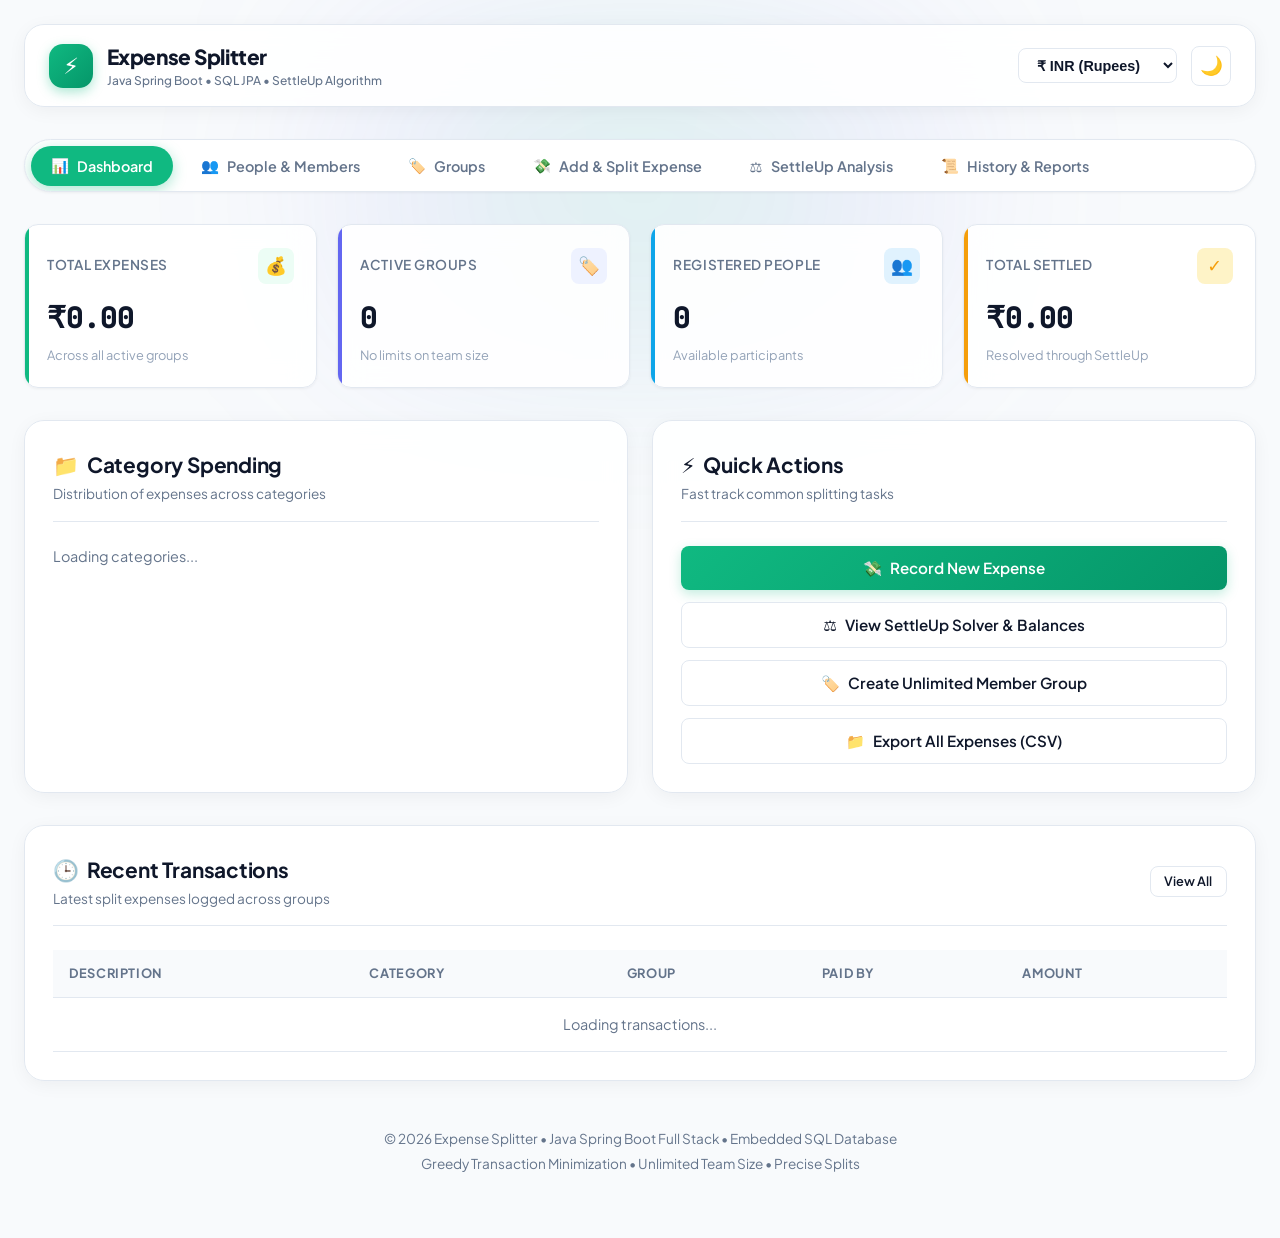
==== src/main/resources/static/index.html @ 614dbd1c "feat: complete Java Spring Boot full stack expense splitter with SQL, SettleUp algorithm, and modern" ====
<!DOCTYPE html>
<html lang="en" data-theme="light">
<head>
    <meta charset="UTF-8">
    <meta name="viewport" content="width=device-width, initial-scale=1.0">
    <title>Expense Splitter - Smart Debt Simplification & SettleUp</title>
    <meta name="description" content="Full-stack Java Spring Boot and SQL expense splitting application with unlimited team size, precise split calculations, and greedy debt minimization.">
    <link rel="stylesheet" href="css/style.css">
</head>
<body>
    <div class="ambient-glow"></div>

    <div class="app-wrapper">
        <!-- Navigation Header -->
        <header class="app-header">
            <div class="brand">
                <div class="brand-icon">⚡</div>
                <div>
                    <h1 class="brand-title">Expense Splitter</h1>
                    <div class="brand-tagline">Java Spring Boot &bull; SQL JPA &bull; SettleUp Algorithm</div>
                </div>
            </div>

            <div class="header-controls">
                <select id="currencySelector" class="currency-select" title="Choose Currency">
                    <option value="₹" selected>₹ INR (Rupees)</option>
                    <option value="$">$ USD (Dollars)</option>
                    <option value="€">€ EUR (Euros)</option>
                    <option value="£">£ GBP (Pounds)</option>
                </select>

                <button id="themeToggleBtn" class="theme-toggle-btn" title="Toggle Dark/Light Mode">🌙</button>
            </div>
        </header>

        <!-- Navigation Tabs -->
        <nav class="tabs-navigation">
            <button class="tab-btn active" data-tab="dashboard">
                <span>📊</span> <span>Dashboard</span>
            </button>
            <button class="tab-btn" data-tab="people">
                <span>👥</span> <span>People & Members</span>
            </button>
            <button class="tab-btn" data-tab="groups">
                <span>🏷️</span> <span>Groups</span>
            </button>
            <button class="tab-btn" data-tab="expenses">
                <span>💸</span> <span>Add & Split Expense</span>
            </button>
            <button class="tab-btn" data-tab="settleup">
                <span>⚖️</span> <span>SettleUp Analysis</span>
            </button>
            <button class="tab-btn" data-tab="history">
                <span>📜</span> <span>History & Reports</span>
            </button>
        </nav>

        <!-- TAB 1: DASHBOARD -->
        <main id="dashboard-tab" class="tab-content active">
            <!-- Summary KPI Cards -->
            <div class="kpi-grid">
                <div class="kpi-card">
                    <div class="kpi-header">
                        <span class="kpi-title">Total Expenses</span>
                        <div class="kpi-icon">💰</div>
                    </div>
                    <div class="kpi-value" id="kpiTotalExpenses">₹0.00</div>
                    <div class="kpi-subtitle">Across all active groups</div>
                </div>

                <div class="kpi-card accent">
                    <div class="kpi-header">
                        <span class="kpi-title">Active Groups</span>
                        <div class="kpi-icon" style="background:var(--accent-light); color:var(--accent);">🏷️</div>
                    </div>
                    <div class="kpi-value" id="kpiTotalGroups">0</div>
                    <div class="kpi-subtitle">No limits on team size</div>
                </div>

                <div class="kpi-card info">
                    <div class="kpi-header">
                        <span class="kpi-title">Registered People</span>
                        <div class="kpi-icon" style="background:var(--info-bg); color:var(--info);">👥</div>
                    </div>
                    <div class="kpi-value" id="kpiTotalUsers">0</div>
                    <div class="kpi-subtitle">Available participants</div>
                </div>

                <div class="kpi-card warning">
                    <div class="kpi-header">
                        <span class="kpi-title">Total Settled</span>
                        <div class="kpi-icon" style="background:var(--warning-bg); color:var(--warning);">✓</div>
                    </div>
                    <div class="kpi-value" id="kpiTotalSettled">₹0.00</div>
                    <div class="kpi-subtitle">Resolved through SettleUp</div>
                </div>
            </div>

            <!-- Dashboard Content: Category Breakdown + Recent Expenses -->
            <div style="display:grid; grid-template-columns:repeat(auto-fit, minmax(360px, 1fr)); gap:1.5rem; margin-bottom:2rem;">
                <!-- Spending by Category -->
                <div class="card-section" style="margin-bottom:0;">
                    <div class="section-header">
                        <div>
                            <h2><span>📁</span> Category Spending</h2>
                            <p>Distribution of expenses across categories</p>
                        </div>
                    </div>
                    <div id="categoryBreakdownContainer">
                        <p style="color:var(--text-muted); font-size:0.9rem;">Loading categories...</p>
                    </div>
                </div>

                <!-- Quick Actions Card -->
                <div class="card-section" style="margin-bottom:0;">
                    <div class="section-header">
                        <div>
                            <h2><span>⚡</span> Quick Actions</h2>
                            <p>Fast track common splitting tasks</p>
                        </div>
                    </div>
                    <div style="display:flex; flex-direction:column; gap:0.75rem;">
                        <button class="btn btn-primary" onclick="switchTab('expenses')">
                            <span>💸</span> Record New Expense
                        </button>
                        <button class="btn btn-secondary" onclick="switchTab('settleup')">
                            <span>⚖️</span> View SettleUp Solver & Balances
                        </button>
                        <button class="btn btn-secondary" onclick="switchTab('groups')">
                            <span>🏷️</span> Create Unlimited Member Group
                        </button>
                        <button class="btn btn-secondary" onclick="exportExpensesCSV()">
                            <span>📁</span> Export All Expenses (CSV)
                        </button>
                    </div>
                </div>
            </div>

            <!-- Recent Expenses Table -->
            <div class="card-section">
                <div class="section-header">
                    <div>
                        <h2><span>🕒</span> Recent Transactions</h2>
                        <p>Latest split expenses logged across groups</p>
                    </div>
                    <button class="btn btn-secondary btn-sm" onclick="switchTab('expenses')">View All</button>
                </div>
                <div class="table-responsive">
                    <table class="data-table">
                        <thead>
                            <tr>
                                <th>Description</th>
                                <th>Category</th>
                                <th>Group</th>
                                <th>Paid By</th>
                                <th>Amount</th>
                            </tr>
                        </thead>
                        <tbody id="recentExpensesTableBody">
                            <tr><td colspan="5" style="text-align:center; color:var(--text-muted);">Loading transactions...</td></tr>
                        </tbody>
                    </table>
                </div>
            </div>
        </main>

        <!-- TAB 2: PEOPLE & MEMBERS -->
        <section id="people-tab" class="tab-content">
            <div class="card-section">
                <div class="section-header">
                    <div>
                        <h2><span>👥</span> Register New Member</h2>
                        <p>Add people who will participate in expenses and groups. Unlimited people can be registered!</p>
                    </div>
                </div>
                <form id="addPersonForm">
                    <div class="form-grid">
                        <div class="form-group">
                            <label for="personNameInput">Full Name *</label>
                            <input type="text" id="personNameInput" placeholder="e.g. Alice Johnson" required>
                        </div>
                        <div class="form-group">
                            <label for="personEmailInput">Email Address (Optional)</label>
                            <input type="email" id="personEmailInput" placeholder="e.g. alice@example.com">
                        </div>
                    </div>
                    <button type="submit" class="btn btn-primary">
                        <span>+</span> Add Member
                    </button>
                </form>
            </div>

            <div class="card-section">
                <div class="section-header">
                    <div>
                        <h2><span>📋</span> Registered Members Directory</h2>
                        <p>All members ready to be added into any group</p>
                    </div>
                </div>
                <div id="registeredPeopleList" class="balances-grid">
                    <p style="color:var(--text-muted);">Loading members...</p>
                </div>
            </div>
        </section>

        <!-- TAB 3: GROUPS (UNLIMITED MEMBERS) -->
        <section id="groups-tab" class="tab-content">
            <div class="card-section">
                <div class="section-header">
                    <div>
                        <h2><span>🏷️</span> Create New Group</h2>
                        <p>Create groups of any size without limitations on team size or members</p>
                    </div>
                </div>
                <form id="createGroupForm">
                    <div class="form-grid">
                        <div class="form-group">
                            <label for="groupNameInput">Group Name *</label>
                            <input type="text" id="groupNameInput" placeholder="e.g. Road Trip to Goa, Apartment 402, Project Team" required>
                        </div>
                        <div class="form-group">
                            <label for="groupCategorySelect">Category</label>
                            <select id="groupCategorySelect">
                                <option value="Travel">Travel / Vacation</option>
                                <option value="Home">Home / Flatmates</option>
                                <option value="Office">Office / Project Team</option>
                                <option value="Event">Event / Party</option>
                                <option value="Food">Food & Dining</option>
                                <option value="General" selected>General</option>
                            </select>
                        </div>
                    </div>

                    <div class="form-group">
                        <label for="groupDescInput">Description / Purpose</label>
                        <input type="text" id="groupDescInput" placeholder="Brief note on what this group splits">
                    </div>

                    <!-- Unlimited Member Chip Selector -->
                    <div class="form-group">
                        <div style="display:flex; justify-content:space-between; align-items:center; margin-bottom:0.4rem;">
                            <label style="margin:0;">Select Group Members (Click to toggle &bull; No team size limits) *</label>
                            <span id="selectedMembersCountBadge" class="category-pill">0 selected</span>
                        </div>
                        <div class="member-selection-container">
                            <div id="groupMemberChipsWrapper" class="member-chips-wrapper">
                                <!-- Populated dynamically -->
                            </div>
                        </div>
                    </div>

                    <button type="submit" class="btn btn-primary" style="margin-top:0.5rem;">
                        <span>✓</span> Create Group
                    </button>
                </form>
            </div>

            <!-- Active Groups List -->
            <div class="card-section">
                <div class="section-header">
                    <div>
                        <h2><span>📂</span> Active Expense Groups</h2>
                        <p>Manage groups, view memberships, and perform group actions</p>
                    </div>
                </div>
                <div id="activeGroupsList">
                    <p style="color:var(--text-muted);">Loading active groups...</p>
                </div>
            </div>
        </section>

        <!-- TAB 4: ADD & SPLIT EXPENSES -->
        <section id="expenses-tab" class="tab-content">
            <div class="card-section">
                <div class="section-header">
                    <div>
                        <h2><span>💸</span> Add & Split Expense</h2>
                        <p>Accurate splitting methods: Equal, Exact amounts, Percentage %, or Ratio Shares</p>
                    </div>
                </div>
                <form id="addExpenseForm">
                    <div class="form-grid">
                        <div class="form-group">
                            <label for="expenseGroupSelect">Select Group *</label>
                            <select id="expenseGroupSelect" required>
                                <option value="" disabled selected>-- Select a Group --</option>
                            </select>
                        </div>

                        <div class="form-group">
                            <label for="expensePayerSelect">Paid By *</label>
                            <select id="expensePayerSelect" required>
                                <option value="" disabled selected>Select a group first</option>
                            </select>
                        </div>

                        <div class="form-group">
                            <label for="expenseDescInput">Description *</label>
                            <input type="text" id="expenseDescInput" placeholder="e.g. Villa Booking, Seafood Dinner, Groceries" required>
                        </div>

                        <div class="form-group">
                            <label for="expenseAmountInput">Total Amount *</label>
                            <input type="number" step="0.01" min="0.01" id="expenseAmountInput" placeholder="0.00" required>
                        </div>

                        <div class="form-group">
                            <label for="expenseCategorySelect">Category</label>
                            <select id="expenseCategorySelect">
                                <option value="Food">Food & Dining</option>
                                <option value="Travel">Travel & Transportation</option>
                                <option value="Rent">Rent & Housing</option>
                                <option value="Utilities">Utilities & Wifi</option>
                                <option value="Entertainment">Entertainment & Movies</option>
                                <option value="Shopping">Shopping & Supplies</option>
                                <option value="General" selected>General</option>
                            </select>
                        </div>
                    </div>

                    <!-- Precise Splitting Controls -->
                    <div class="form-group">
                        <label>Choose Splitting Method</label>
                        <div class="split-type-selector">
                            <button type="button" class="split-type-btn active" data-type="EQUAL">
                                <span>⚖️</span> Equal Split
                            </button>
                            <button type="button" class="split-type-btn" data-type="EXACT">
                                <span>🎯</span> Exact Amounts
                            </button>
                            <button type="button" class="split-type-btn" data-type="PERCENTAGE">
                                <span>%</span> Percentage
                            </button>
                            <button type="button" class="split-type-btn" data-type="SHARES">
                                <span>🔢</span> By Shares
                            </button>
                        </div>
                    </div>

                    <!-- Split Shares Live Box -->
                    <div class="split-shares-box">
                        <div id="splitSummaryBar" class="split-summary-bar valid" style="display:none;">
                            <span>Ready</span>
                        </div>
                        <div id="splitSharesInputsContainer">
                            <p style="color:var(--text-muted); font-size:0.85rem;">Select a group and enter amount to configure split shares.</p>
                        </div>
                    </div>

                    <button type="submit" class="btn btn-primary">
                        <span>+</span> Record & Split Expense
                    </button>
                </form>
            </div>
        </section>

        <!-- TAB 5: SETTLE UP & ANALYSIS -->
        <section id="settleup-tab" class="tab-content">
            <div class="card-section">
                <div class="section-header">
                    <div>
                        <h2><span>⚖️</span> SettleUp Debt Simplification & Balances</h2>
                        <p>Greedy matching algorithm finds the minimum number of transactions needed to settle all debts</p>
                    </div>
                    <div style="min-width:240px;">
                        <select id="analysisGroupSelect" class="form-group" style="margin:0;">
                            <option value="" disabled selected>-- Select a Group --</option>
                        </select>
                    </div>
                </div>

                <!-- Group Metrics Banner -->
                <div class="kpi-grid" style="margin-bottom:1.5rem;">
                    <div class="kpi-card">
                        <div class="kpi-header"><span class="kpi-title">Group Total</span></div>
                        <div class="kpi-value" id="analysisTotalExpense">₹0.00</div>
                    </div>
                    <div class="kpi-card accent">
                        <div class="kpi-header"><span class="kpi-title">Members</span></div>
                        <div class="kpi-value" id="analysisMembersCount">0</div>
                    </div>
                    <div class="kpi-card info">
                        <div class="kpi-header"><span class="kpi-title">Total Expenses</span></div>
                        <div class="kpi-value" id="analysisExpensesCount">0</div>
                    </div>
                </div>

                <!-- Suggested Settlements (Greedy Minimization) -->
                <div style="margin-bottom:2rem;">
                    <h3 style="font-size:1.1rem; font-weight:700; margin-bottom:0.75rem; display:flex; align-items:center; gap:0.5rem;">
                        <span>💡</span> Suggested Settle-Up Transactions (Optimized)
                    </h3>
                    <div id="suggestedSettlementsContainer">
                        <p style="color:var(--text-muted);">Select a group to see minimal settlement payments.</p>
                    </div>
                </div>

                <!-- Member-wise Net Balances -->
                <div>
                    <h3 style="font-size:1.1rem; font-weight:700; margin-bottom:0.75rem; display:flex; align-items:center; gap:0.5rem;">
                        <span>👤</span> Individual Member Balances (Amount Paid vs. Amount Owed)
                    </h3>
                    <div id="memberBalancesGrid" class="balances-grid">
                        <!-- Populated dynamically -->
                    </div>
                </div>
            </div>
        </section>

        <!-- TAB 6: HISTORY & EXPORT -->
        <section id="history-tab" class="tab-content">
            <div class="card-section">
                <div class="section-header">
                    <div>
                        <h2><span>📜</span> Activity & Export Reports</h2>
                        <p>Complete audit log of expenses and settlement transactions</p>
                    </div>
                    <div style="display:flex; gap:0.5rem;">
                        <button class="btn btn-secondary btn-sm" onclick="exportExpensesCSV()">
                            <span>📁</span> Export CSV
                        </button>
                        <button class="btn btn-secondary btn-sm" onclick="window.print()">
                            <span>🖨️</span> Print Report
                        </button>
                    </div>
                </div>

                <!-- All Expenses Table -->
                <h3 style="font-size:1.05rem; font-weight:700; margin-bottom:0.75rem;">All Group Expenses</h3>
                <div class="table-responsive" style="margin-bottom:2rem;">
                    <table class="data-table">
                        <thead>
                            <tr>
                                <th>Date</th>
                                <th>Description</th>
                                <th>Group</th>
                                <th>Paid By</th>
                                <th>Amount</th>
                            </tr>
                        </thead>
                        <tbody id="historyExpensesTableBody">
                            <tr><td colspan="5" style="text-align:center; color:var(--text-muted);">Loading expenses...</td></tr>
                        </tbody>
                    </table>
                </div>

                <!-- Settlement Payments Table -->
                <h3 style="font-size:1.05rem; font-weight:700; margin-bottom:0.75rem;">Recorded Debt Settlements</h3>
                <div class="table-responsive">
                    <table class="data-table">
                        <thead>
                            <tr>
                                <th>Date</th>
                                <th>Payer (From)</th>
                                <th>Payee (To)</th>
                                <th>Amount Settled</th>
                                <th>Note</th>
                            </tr>
                        </thead>
                        <tbody id="historySettlementsTableBody">
                            <tr><td colspan="5" style="text-align:center; color:var(--text-muted);">Loading settlements...</td></tr>
                        </tbody>
                    </table>
                </div>
            </div>
        </section>

        <!-- Footer -->
        <footer style="text-align:center; margin-top:3rem; color:var(--text-muted); font-size:0.85rem;">
            <p>&copy; 2026 Expense Splitter &bull; Java Spring Boot Full Stack &bull; Embedded SQL Database</p>
            <p style="margin-top:0.25rem;">Greedy Transaction Minimization &bull; Unlimited Team Size &bull; Precise Splits</p>
        </footer>
    </div>

    <!-- Scripts -->
    <script src="js/app.js"></script>
</body>
</html>
---- src/main/resources/static/css/style.css ----
/* --------------------------------------------------------------------------
   Expense Splitter - Ultra-Modern Design System & Styling
   -------------------------------------------------------------------------- */
@import url('https://fonts.googleapis.com/css2?family=Plus+Jakarta+Sans:wght@300;400;500;600;700;800&family=JetBrains+Mono:wght@400;500&display=swap');

:root {
  --font-main: 'Plus Jakarta Sans', system-ui, -apple-system, sans-serif;
  --font-mono: 'JetBrains Mono', monospace;

  /* Color Palette - Vibrant Modern Theme (Light) */
  --bg-primary: #f8fafc;
  --bg-surface: #ffffff;
  --bg-surface-elevated: #ffffff;
  --bg-card: rgba(255, 255, 255, 0.9);
  --border-subtle: #e2e8f0;
  --border-focus: #10b981;
  
  --text-main: #0f172a;
  --text-muted: #64748b;
  --text-subtle: #94a3b8;

  --primary: #10b981;
  --primary-hover: #059669;
  --primary-light: #ecfdf5;
  --primary-text: #065f46;

  --accent: #6366f1;
  --accent-light: #eef2ff;
  --accent-hover: #4f46e5;

  --success: #10b981;
  --success-bg: #d1fae5;
  --danger: #ef4444;
  --danger-bg: #fee2e2;
  --warning: #f59e0b;
  --warning-bg: #fef3c7;
  --info: #0ea5e9;
  --info-bg: #e0f2fe;

  --radius-sm: 8px;
  --radius-md: 14px;
  --radius-lg: 20px;
  --radius-full: 9999px;

  --shadow-sm: 0 1px 3px rgba(0, 0, 0, 0.05);
  --shadow-md: 0 4px 20px -2px rgba(16, 24, 40, 0.06);
  --shadow-lg: 0 12px 32px -4px rgba(16, 24, 40, 0.1);
  --shadow-glow: 0 0 24px rgba(16, 185, 129, 0.2);

  --transition-fast: 0.15s ease;
  --transition-normal: 0.25s cubic-bezier(0.16, 1, 0.3, 1);
}

[data-theme="dark"] {
  --bg-primary: #090d16;
  --bg-surface: #111827;
  --bg-surface-elevated: #1f2937;
  --bg-card: rgba(17, 24, 39, 0.85);
  --border-subtle: #1f2937;
  --border-focus: #34d399;
  
  --text-main: #f8fafc;
  --text-muted: #94a3b8;
  --text-subtle: #64748b;

  --primary: #10b981;
  --primary-hover: #34d399;
  --primary-light: rgba(16, 185, 129, 0.15);
  --primary-text: #6ee7b7;

  --accent: #818cf8;
  --accent-light: rgba(99, 102, 241, 0.15);
  --accent-hover: #a5b4fc;

  --success: #34d399;
  --success-bg: rgba(52, 211, 153, 0.15);
  --danger: #f87171;
  --danger-bg: rgba(248, 113, 113, 0.15);
  --warning: #fbbf24;
  --warning-bg: rgba(251, 191, 36, 0.15);
  --info: #38bdf8;
  --info-bg: rgba(56, 189, 248, 0.15);

  --shadow-sm: 0 1px 3px rgba(0, 0, 0, 0.3);
  --shadow-md: 0 4px 20px -2px rgba(0, 0, 0, 0.4);
  --shadow-lg: 0 12px 32px -4px rgba(0, 0, 0, 0.6);
  --shadow-glow: 0 0 25px rgba(16, 185, 129, 0.3);
}

/* Base Reset */
*, *::before, *::after {
  box-sizing: border-box;
  margin: 0;
  padding: 0;
}

body {
  font-family: var(--font-main);
  background: var(--bg-primary);
  color: var(--text-main);
  min-height: 100vh;
  line-height: 1.5;
  transition: background-color var(--transition-normal), color var(--transition-normal);
  -webkit-font-smoothing: antialiased;
}

/* Background Ambient Glow */
.ambient-glow {
  position: fixed;
  top: 0;
  left: 50%;
  transform: translateX(-50%);
  width: 900px;
  height: 380px;
  background: radial-gradient(circle, rgba(16, 185, 129, 0.12) 0%, rgba(99, 102, 241, 0.08) 50%, transparent 80%);
  filter: blur(80px);
  pointer-events: none;
  z-index: 0;
}

/* Layout Container */
.app-wrapper {
  position: relative;
  z-index: 1;
  max-width: 1280px;
  margin: 0 auto;
  padding: 1.5rem 1.5rem 4rem;
}

/* Navigation Header */
header.app-header {
  display: flex;
  justify-content: space-between;
  align-items: center;
  padding: 1rem 1.5rem;
  background: var(--bg-card);
  backdrop-filter: blur(16px);
  border: 1px solid var(--border-subtle);
  border-radius: var(--radius-lg);
  box-shadow: var(--shadow-md);
  margin-bottom: 2rem;
}

.brand {
  display: flex;
  align-items: center;
  gap: 0.85rem;
}

.brand-icon {
  width: 44px;
  height: 44px;
  background: linear-gradient(135deg, #10b981 0%, #059669 100%);
  color: white;
  display: flex;
  align-items: center;
  justify-content: center;
  border-radius: var(--radius-md);
  font-size: 1.4rem;
  box-shadow: 0 4px 12px rgba(16, 185, 129, 0.35);
}

.brand-title {
  font-size: 1.3rem;
  font-weight: 800;
  letter-spacing: -0.02em;
  background: linear-gradient(90deg, var(--text-main) 60%, var(--primary) 100%);
  -webkit-background-clip: text;
  -webkit-text-fill-color: transparent;
}

.brand-tagline {
  font-size: 0.75rem;
  color: var(--text-muted);
  font-weight: 500;
}

.header-controls {
  display: flex;
  align-items: center;
  gap: 0.85rem;
}

.currency-select {
  padding: 0.45rem 0.85rem;
  background: var(--bg-surface);
  border: 1px solid var(--border-subtle);
  border-radius: var(--radius-sm);
  color: var(--text-main);
  font-weight: 600;
  font-size: 0.9rem;
  cursor: pointer;
}

.theme-toggle-btn {
  background: var(--bg-surface);
  border: 1px solid var(--border-subtle);
  color: var(--text-main);
  width: 40px;
  height: 40px;
  border-radius: var(--radius-sm);
  display: flex;
  align-items: center;
  justify-content: center;
  cursor: pointer;
  font-size: 1.15rem;
  transition: transform var(--transition-fast), border-color var(--transition-fast);
}

.theme-toggle-btn:hover {
  transform: scale(1.05);
  border-color: var(--primary);
}

/* Nav Tabs */
.tabs-navigation {
  display: flex;
  gap: 0.5rem;
  overflow-x: auto;
  padding: 0.35rem;
  background: var(--bg-surface);
  border: 1px solid var(--border-subtle);
  border-radius: var(--radius-full);
  margin-bottom: 2rem;
  box-shadow: var(--shadow-sm);
}

.tab-btn {
  display: flex;
  align-items: center;
  gap: 0.5rem;
  padding: 0.65rem 1.25rem;
  background: transparent;
  border: none;
  border-radius: var(--radius-full);
  color: var(--text-muted);
  font-weight: 600;
  font-size: 0.9rem;
  font-family: inherit;
  cursor: pointer;
  transition: all var(--transition-normal);
  white-space: nowrap;
}

.tab-btn:hover {
  color: var(--text-main);
  background: rgba(16, 185, 129, 0.08);
}

.tab-btn.active {
  background: var(--primary);
  color: #ffffff;
  box-shadow: 0 4px 14px rgba(16, 185, 129, 0.35);
}

/* Tab Panels */
.tab-content {
  display: none;
  animation: fadeIn 0.3s cubic-bezier(0.16, 1, 0.3, 1);
}

.tab-content.active {
  display: block;
}

@keyframes fadeIn {
  from { opacity: 0; transform: translateY(6px); }
  to { opacity: 1; transform: translateY(0); }
}

/* KPI Summary Cards Grid */
.kpi-grid {
  display: grid;
  grid-template-columns: repeat(auto-fit, minmax(240px, 1fr));
  gap: 1.25rem;
  margin-bottom: 2rem;
}

.kpi-card {
  background: var(--bg-card);
  backdrop-filter: blur(12px);
  border: 1px solid var(--border-subtle);
  border-radius: var(--radius-md);
  padding: 1.4rem;
  box-shadow: var(--shadow-sm);
  transition: transform var(--transition-fast), box-shadow var(--transition-fast);
  position: relative;
  overflow: hidden;
}

.kpi-card:hover {
  transform: translateY(-2px);
  box-shadow: var(--shadow-md);
}

.kpi-card::before {
  content: "";
  position: absolute;
  top: 0;
  left: 0;
  width: 4px;
  height: 100%;
  background: var(--primary);
}

.kpi-card.accent::before { background: var(--accent); }
.kpi-card.info::before { background: var(--info); }
.kpi-card.warning::before { background: var(--warning); }

.kpi-header {
  display: flex;
  justify-content: space-between;
  align-items: center;
  margin-bottom: 0.75rem;
}

.kpi-title {
  font-size: 0.85rem;
  font-weight: 600;
  text-transform: uppercase;
  letter-spacing: 0.04em;
  color: var(--text-muted);
}

.kpi-icon {
  width: 36px;
  height: 36px;
  border-radius: var(--radius-sm);
  display: flex;
  align-items: center;
  justify-content: center;
  font-size: 1.1rem;
  background: var(--primary-light);
  color: var(--primary);
}

.kpi-value {
  font-size: 1.85rem;
  font-weight: 800;
  letter-spacing: -0.03em;
  color: var(--text-main);
  font-family: var(--font-mono);
}

.kpi-subtitle {
  font-size: 0.8rem;
  color: var(--text-subtle);
  margin-top: 0.35rem;
}

/* Section Cards */
.card-section {
  background: var(--bg-card);
  backdrop-filter: blur(12px);
  border: 1px solid var(--border-subtle);
  border-radius: var(--radius-lg);
  padding: 1.75rem;
  box-shadow: var(--shadow-md);
  margin-bottom: 2rem;
}

.section-header {
  display: flex;
  justify-content: space-between;
  align-items: center;
  padding-bottom: 1rem;
  border-bottom: 1px solid var(--border-subtle);
  margin-bottom: 1.5rem;
}

.section-header h2 {
  font-size: 1.3rem;
  font-weight: 700;
  letter-spacing: -0.01em;
  display: flex;
  align-items: center;
  gap: 0.5rem;
}

.section-header p {
  font-size: 0.85rem;
  color: var(--text-muted);
  margin-top: 0.25rem;
}

/* Forms */
.form-grid {
  display: grid;
  grid-template-columns: repeat(auto-fit, minmax(280px, 1fr));
  gap: 1.25rem;
  margin-bottom: 1.5rem;
}

.form-group {
  margin-bottom: 1.25rem;
}

.form-group label {
  display: block;
  font-size: 0.85rem;
  font-weight: 600;
  margin-bottom: 0.45rem;
  color: var(--text-main);
}

.form-group input,
.form-group select,
.form-group textarea {
  width: 100%;
  padding: 0.75rem 1rem;
  background: var(--bg-surface);
  border: 1.5px solid var(--border-subtle);
  border-radius: var(--radius-sm);
  color: var(--text-main);
  font-size: 0.95rem;
  font-family: inherit;
  transition: all var(--transition-fast);
}

.form-group input:focus,
.form-group select:focus,
.form-group textarea:focus {
  outline: none;
  border-color: var(--primary);
  box-shadow: 0 0 0 3px rgba(16, 185, 129, 0.15);
}

/* Buttons */
.btn {
  display: inline-flex;
  align-items: center;
  justify-content: center;
  gap: 0.5rem;
  padding: 0.75rem 1.5rem;
  border-radius: var(--radius-sm);
  font-weight: 600;
  font-size: 0.95rem;
  font-family: inherit;
  cursor: pointer;
  transition: all var(--transition-fast);
  border: none;
  text-decoration: none;
}

.btn-primary {
  background: linear-gradient(135deg, var(--primary) 0%, var(--primary-hover) 100%);
  color: #ffffff;
  box-shadow: 0 4px 12px rgba(16, 185, 129, 0.25);
}

.btn-primary:hover {
  filter: brightness(1.05);
  box-shadow: 0 6px 16px rgba(16, 185, 129, 0.35);
  transform: translateY(-1px);
}

.btn-secondary {
  background: var(--bg-surface);
  border: 1.5px solid var(--border-subtle);
  color: var(--text-main);
}

.btn-secondary:hover {
  background: var(--border-subtle);
}

.btn-sm {
  padding: 0.4rem 0.85rem;
  font-size: 0.8rem;
  border-radius: var(--radius-sm);
}

.btn-danger {
  background: var(--danger);
  color: white;
}

/* Member Chips Selection - Unlimited Team Members */
.member-selection-container {
  border: 1.5px solid var(--border-subtle);
  border-radius: var(--radius-sm);
  padding: 0.75rem;
  background: var(--bg-surface);
  min-height: 52px;
}

.member-chips-wrapper {
  display: flex;
  flex-wrap: wrap;
  gap: 0.5rem;
  margin-bottom: 0.5rem;
}

.member-chip {
  display: inline-flex;
  align-items: center;
  gap: 0.45rem;
  background: var(--primary-light);
  color: var(--primary-text);
  border: 1px solid rgba(16, 185, 129, 0.25);
  padding: 0.35rem 0.75rem;
  border-radius: var(--radius-full);
  font-size: 0.85rem;
  font-weight: 600;
  user-select: none;
  cursor: pointer;
  transition: all var(--transition-fast);
}

.member-chip.selected {
  background: var(--primary);
  color: white;
}

.member-chip .avatar-mini {
  width: 20px;
  height: 20px;
  border-radius: 50%;
  background: rgba(255, 255, 255, 0.3);
  display: inline-flex;
  align-items: center;
  justify-content: center;
  font-size: 0.65rem;
  font-weight: bold;
}

/* Split Types Selector */
.split-type-selector {
  display: flex;
  gap: 0.5rem;
  background: var(--bg-surface);
  padding: 0.35rem;
  border-radius: var(--radius-sm);
  border: 1.5px solid var(--border-subtle);
  margin-bottom: 1.25rem;
}

.split-type-btn {
  flex: 1;
  padding: 0.65rem 0.5rem;
  background: transparent;
  border: none;
  border-radius: var(--radius-sm);
  font-size: 0.85rem;
  font-weight: 600;
  color: var(--text-muted);
  cursor: pointer;
  transition: all var(--transition-fast);
  text-align: center;
}

.split-type-btn.active {
  background: var(--primary);
  color: white;
  box-shadow: 0 2px 8px rgba(16, 185, 129, 0.3);
}

/* Split Shares Table / Breakdown */
.split-shares-box {
  background: var(--bg-surface);
  border: 1.5px solid var(--border-subtle);
  border-radius: var(--radius-md);
  padding: 1.25rem;
  margin-bottom: 1.25rem;
}

.split-summary-bar {
  display: flex;
  justify-content: space-between;
  align-items: center;
  padding: 0.75rem 1rem;
  border-radius: var(--radius-sm);
  background: var(--bg-primary);
  margin-bottom: 1rem;
  font-size: 0.9rem;
  font-weight: 600;
}

.split-summary-bar.valid {
  border-left: 4px solid var(--success);
  color: var(--success);
}

.split-summary-bar.invalid {
  border-left: 4px solid var(--danger);
  color: var(--danger);
}

.member-share-row {
  display: grid;
  grid-template-columns: 2fr 1.2fr 1fr;
  align-items: center;
  gap: 1rem;
  padding: 0.6rem 0;
  border-bottom: 1px solid var(--border-subtle);
}

.member-share-row:last-child {
  border-bottom: none;
}

/* Balances & Settlement Suggestions */
.balances-grid {
  display: grid;
  grid-template-columns: repeat(auto-fill, minmax(280px, 1fr));
  gap: 1rem;
  margin-bottom: 2rem;
}

.balance-card {
  background: var(--bg-surface);
  border: 1px solid var(--border-subtle);
  border-radius: var(--radius-md);
  padding: 1.25rem;
  display: flex;
  align-items: center;
  justify-content: space-between;
  box-shadow: var(--shadow-sm);
}

.balance-user-info {
  display: flex;
  align-items: center;
  gap: 0.75rem;
}

.avatar-badge {
  width: 42px;
  height: 42px;
  border-radius: var(--radius-full);
  background: linear-gradient(135deg, #6366f1, #8b5cf6);
  color: white;
  display: flex;
  align-items: center;
  justify-content: center;
  font-weight: 700;
  font-size: 1rem;
  box-shadow: 0 2px 6px rgba(99, 102, 241, 0.3);
}

.balance-details {
  text-align: right;
}

.badge-status {
  display: inline-block;
  padding: 0.2rem 0.6rem;
  border-radius: var(--radius-full);
  font-size: 0.75rem;
  font-weight: 700;
  margin-bottom: 0.25rem;
}

.badge-status.lent {
  background: var(--success-bg);
  color: var(--success);
}

.badge-status.borrowed {
  background: var(--danger-bg);
  color: var(--danger);
}

.badge-status.settled {
  background: var(--border-subtle);
  color: var(--text-muted);
}

.balance-amount {
  font-size: 1.2rem;
  font-weight: 800;
  font-family: var(--font-mono);
}

/* Settle Up Recommendation Card */
.settlement-recommendation-card {
  display: flex;
  align-items: center;
  justify-content: space-between;
  padding: 1.25rem;
  background: var(--bg-surface);
  border: 1.5px solid var(--border-subtle);
  border-left: 4px solid var(--accent);
  border-radius: var(--radius-md);
  margin-bottom: 1rem;
  box-shadow: var(--shadow-sm);
}

.settlement-flow {
  display: flex;
  align-items: center;
  gap: 1rem;
}

.settlement-arrow {
  color: var(--accent);
  font-size: 1.4rem;
  font-weight: bold;
}

/* Tables */
.table-responsive {
  width: 100%;
  overflow-x: auto;
}

table.data-table {
  width: 100%;
  border-collapse: collapse;
}

table.data-table th {
  background: var(--bg-primary);
  color: var(--text-muted);
  font-size: 0.8rem;
  text-transform: uppercase;
  font-weight: 700;
  letter-spacing: 0.05em;
  padding: 0.85rem 1rem;
  text-align: left;
  border-bottom: 1.5px solid var(--border-subtle);
}

table.data-table td {
  padding: 1rem;
  border-bottom: 1px solid var(--border-subtle);
  font-size: 0.9rem;
  color: var(--text-main);
}

table.data-table tr:hover {
  background: rgba(16, 185, 129, 0.03);
}

/* Category Badge */
.category-pill {
  display: inline-flex;
  align-items: center;
  gap: 0.35rem;
  padding: 0.25rem 0.65rem;
  border-radius: var(--radius-full);
  font-size: 0.75rem;
  font-weight: 600;
  background: var(--accent-light);
  color: var(--accent);
}

/* Toast Notifications */
#toast-container {
  position: fixed;
  bottom: 2rem;
  right: 2rem;
  z-index: 9999;
  display: flex;
  flex-direction: column;
  gap: 0.75rem;
}

.toast {
  padding: 0.85rem 1.5rem;
  border-radius: var(--radius-sm);
  color: white;
  font-weight: 600;
  font-size: 0.9rem;
  box-shadow: var(--shadow-lg);
  display: flex;
  align-items: center;
  gap: 0.6rem;
  animation: slideInRight 0.3s cubic-bezier(0.16, 1, 0.3, 1);
}

.toast.success { background: var(--success); }
.toast.error { background: var(--danger); }
.toast.info { background: var(--info); }

@keyframes slideInRight {
  from { transform: translateX(100%); opacity: 0; }
  to { transform: translateX(0); opacity: 1; }
}

/* Responsive adjustments */
@media (max-width: 768px) {
  .app-wrapper {
    padding: 1rem 0.75rem;
  }
  
  header.app-header {
    flex-direction: column;
    gap: 1rem;
    align-items: flex-start;
  }

  .tabs-navigation {
    border-radius: var(--radius-md);
  }

  .settlement-recommendation-card {
    flex-direction: column;
    align-items: flex-start;
    gap: 1rem;
  }
}
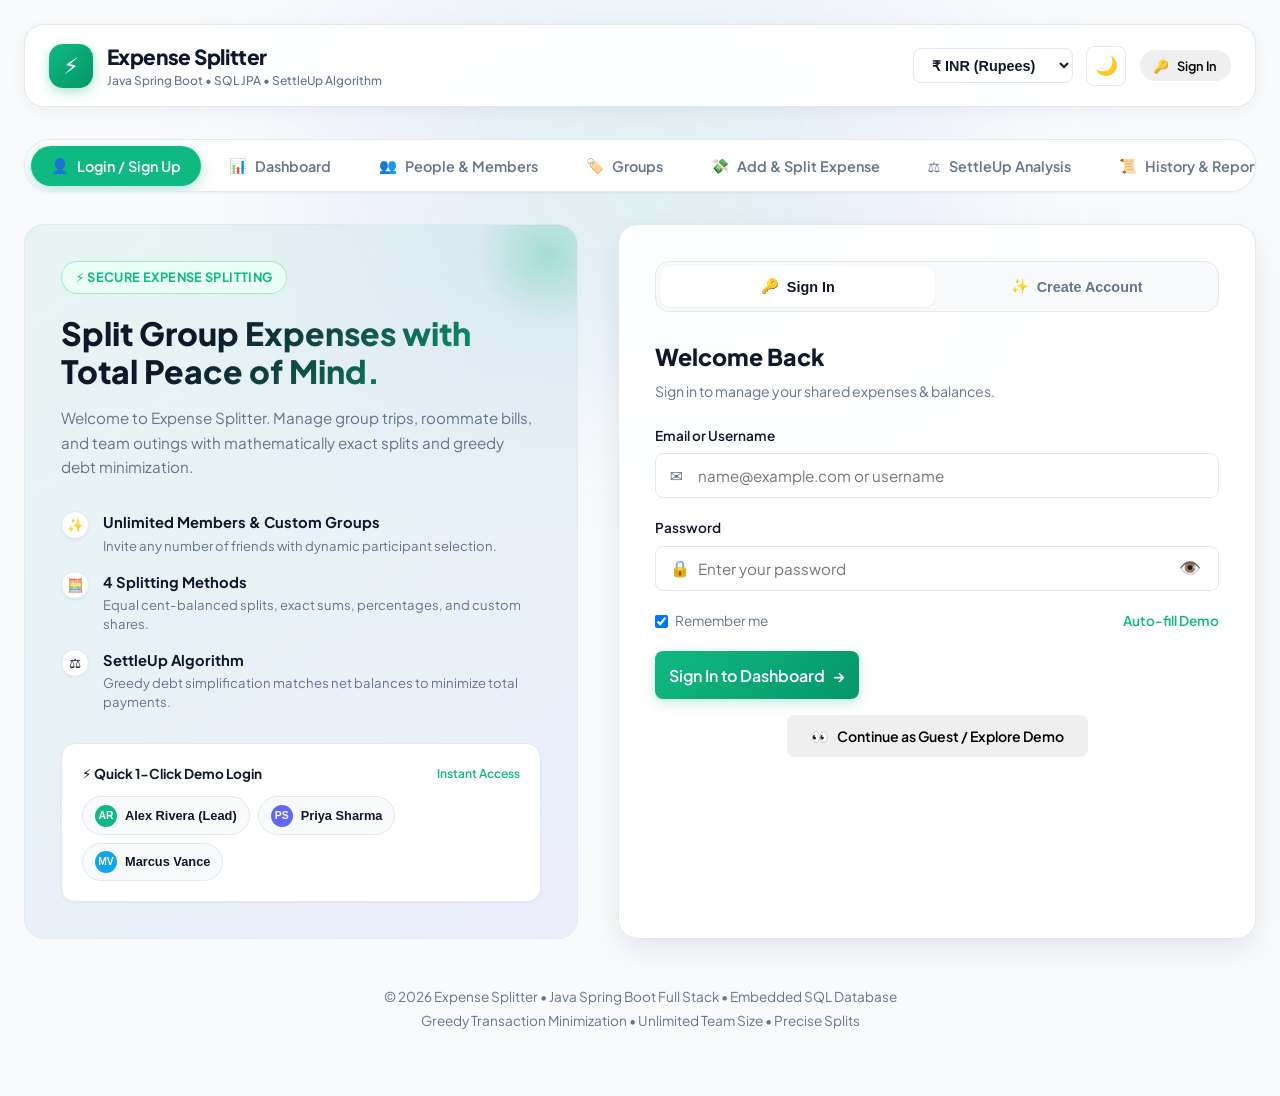
==== commit a894650f: "feat: add modern login and sign up authentication with demo profiles, password validation, and live " ====
--- a/src/main/resources/static/index.html
+++ b/src/main/resources/static/index.html
@@ -30,12 +30,22 @@
                 </select>
 
                 <button id="themeToggleBtn" class="theme-toggle-btn" title="Toggle Dark/Light Mode">🌙</button>
+
+                <!-- User Profile / Auth Action Badge -->
+                <div id="userHeaderAuth" class="user-header-auth">
+                    <button type="button" id="headerAuthBtn" class="btn btn-outline btn-sm" style="padding:0.45rem 0.85rem; font-size:0.8rem; border-radius:var(--radius-full);">
+                        <span>🔑</span> <span>Sign In</span>
+                    </button>
+                </div>
             </div>
         </header>
 
         <!-- Navigation Tabs -->
         <nav class="tabs-navigation">
-            <button class="tab-btn active" data-tab="dashboard">
+            <button class="tab-btn active" data-tab="account" id="accountTabBtn">
+                <span>👤</span> <span id="accountTabTitle">Login / Sign Up</span>
+            </button>
+            <button class="tab-btn" data-tab="dashboard">
                 <span>📊</span> <span>Dashboard</span>
             </button>
             <button class="tab-btn" data-tab="people">
@@ -55,8 +65,274 @@
             </button>
         </nav>
 
+        <!-- TAB 0: AUTH & ACCOUNT (LOGIN / SIGN UP) -->
+        <section id="account-tab" class="tab-content active">
+            <!-- Non-authenticated View: Login & Sign Up Forms -->
+            <div id="authContainer" class="auth-container">
+                <!-- Left Hero Banner -->
+                <div class="auth-hero">
+                    <div>
+                        <div class="auth-badge">⚡ Secure Expense Splitting</div>
+                        <h2 class="auth-hero-title">Split Group Expenses with Total Peace of Mind.</h2>
+                        <p class="auth-hero-desc">
+                            Welcome to Expense Splitter. Manage group trips, roommate bills, and team outings with mathematically exact splits and greedy debt minimization.
+                        </p>
+
+                        <div class="auth-feature-list">
+                            <div class="auth-feature-item">
+                                <div class="auth-feature-icon">✨</div>
+                                <div class="auth-feature-text">
+                                    <h4>Unlimited Members & Custom Groups</h4>
+                                    <p>Invite any number of friends with dynamic participant selection.</p>
+                                </div>
+                            </div>
+                            <div class="auth-feature-item">
+                                <div class="auth-feature-icon">🧮</div>
+                                <div class="auth-feature-text">
+                                    <h4>4 Splitting Methods</h4>
+                                    <p>Equal cent-balanced splits, exact sums, percentages, and custom shares.</p>
+                                </div>
+                            </div>
+                            <div class="auth-feature-item">
+                                <div class="auth-feature-icon">⚖️</div>
+                                <div class="auth-feature-text">
+                                    <h4>SettleUp Algorithm</h4>
+                                    <p>Greedy debt simplification matches net balances to minimize total payments.</p>
+                                </div>
+                            </div>
+                        </div>
+                    </div>
+
+                    <!-- 1-Click Demo Profiles -->
+                    <div class="demo-access-box">
+                        <div class="demo-access-title">
+                            <span>⚡ Quick 1-Click Demo Login</span>
+                            <span style="font-size:0.75rem; color:var(--primary); font-weight:600;">Instant Access</span>
+                        </div>
+                        <div class="demo-users-pills">
+                            <button type="button" class="demo-user-chip" data-demo="alex">
+                                <span class="demo-user-chip-avatar">AR</span>
+                                <span>Alex Rivera (Lead)</span>
+                            </button>
+                            <button type="button" class="demo-user-chip" data-demo="priya">
+                                <span class="demo-user-chip-avatar" style="background:var(--accent);">PS</span>
+                                <span>Priya Sharma</span>
+                            </button>
+                            <button type="button" class="demo-user-chip" data-demo="marcus">
+                                <span class="demo-user-chip-avatar" style="background:var(--info);">MV</span>
+                                <span>Marcus Vance</span>
+                            </button>
+                        </div>
+                    </div>
+                </div>
+
+                <!-- Right Card: Auth Tabs & Forms -->
+                <div class="auth-card">
+                    <!-- Tab Switcher -->
+                    <div class="auth-tabs-nav">
+                        <button type="button" class="auth-tab-btn active" id="tabBtnSignIn">
+                            <span>🔑</span> <span>Sign In</span>
+                        </button>
+                        <button type="button" class="auth-tab-btn" id="tabBtnSignUp">
+                            <span>✨</span> <span>Create Account</span>
+                        </button>
+                    </div>
+
+                    <!-- Sign In Panel -->
+                    <div id="signInPanel" class="auth-panel active">
+                        <div class="auth-panel-header">
+                            <h3 class="auth-panel-title">Welcome Back</h3>
+                            <p class="auth-panel-subtitle">Sign in to manage your shared expenses & balances.</p>
+                        </div>
+
+                        <form id="signInForm">
+                            <div class="form-group">
+                                <label for="signInEmail">Email or Username</label>
+                                <div class="input-icon-wrapper">
+                                    <span class="input-prefix">✉️</span>
+                                    <input type="text" id="signInEmail" class="form-control" placeholder="name@example.com or username" required autocomplete="username">
+                                </div>
+                            </div>
+
+                            <div class="form-group">
+                                <label for="signInPassword">Password</label>
+                                <div class="input-icon-wrapper">
+                                    <span class="input-prefix">🔒</span>
+                                    <input type="password" id="signInPassword" class="form-control" placeholder="Enter your password" required autocomplete="current-password">
+                                    <button type="button" class="input-toggle-pwd" id="toggleSignInPwdBtn" title="Show/Hide Password">👁️</button>
+                                </div>
+                            </div>
+
+                            <div class="auth-options-row">
+                                <label style="display:flex; align-items:center; gap:0.4rem; cursor:pointer; font-size:0.85rem; color:var(--text-muted);">
+                                    <input type="checkbox" id="signInRememberMe" checked>
+                                    <span>Remember me</span>
+                                </label>
+                                <span class="auth-link" id="quickFillDemoBtn">Auto-fill Demo</span>
+                            </div>
+
+                            <button type="submit" class="btn btn-primary btn-block" id="signInSubmitBtn" style="padding:0.85rem; font-size:1rem; margin-bottom:1rem;">
+                                <span>Sign In to Dashboard</span>
+                                <span>&rarr;</span>
+                            </button>
+
+                            <div style="text-align:center;">
+                                <button type="button" id="continueGuestBtn" class="btn btn-outline btn-block" style="font-size:0.88rem;">
+                                    <span>👀</span> <span>Continue as Guest / Explore Demo</span>
+                                </button>
+                            </div>
+                        </form>
+                    </div>
+
+                    <!-- Sign Up Panel -->
+                    <div id="signUpPanel" class="auth-panel">
+                        <div class="auth-panel-header">
+                            <h3 class="auth-panel-title">Create Free Account</h3>
+                            <p class="auth-panel-subtitle">Join Expense Splitter in less than a minute.</p>
+                        </div>
+
+                        <form id="signUpForm">
+                            <div class="form-group">
+                                <label for="signUpName">Full Name</label>
+                                <div class="input-icon-wrapper">
+                                    <span class="input-prefix">👤</span>
+                                    <input type="text" id="signUpName" class="form-control" placeholder="e.g. Jordan Lee" required autocomplete="name">
+                                </div>
+                            </div>
+
+                            <div class="form-group">
+                                <label for="signUpEmail">Email Address</label>
+                                <div class="input-icon-wrapper">
+                                    <span class="input-prefix">✉️</span>
+                                    <input type="email" id="signUpEmail" class="form-control" placeholder="jordan@example.com" required autocomplete="email">
+                                </div>
+                            </div>
+
+                            <div class="form-group">
+                                <label for="signUpCurrency">Preferred Currency</label>
+                                <div class="input-icon-wrapper">
+                                    <span class="input-prefix">💱</span>
+                                    <select id="signUpCurrency" class="form-control">
+                                        <option value="₹" selected>₹ INR - Indian Rupee</option>
+                                        <option value="$">$ USD - US Dollar</option>
+                                        <option value="€">€ EUR - Euro</option>
+                                        <option value="£">£ GBP - British Pound</option>
+                                    </select>
+                                </div>
+                            </div>
+
+                            <div class="form-group">
+                                <label for="signUpPassword">Password</label>
+                                <div class="input-icon-wrapper">
+                                    <span class="input-prefix">🔒</span>
+                                    <input type="password" id="signUpPassword" class="form-control" placeholder="Create strong password (min 6 chars)" required autocomplete="new-password">
+                                    <button type="button" class="input-toggle-pwd" id="toggleSignUpPwdBtn" title="Show/Hide Password">👁️</button>
+                                </div>
+                                <div class="password-strength-container">
+                                    <div class="password-strength-meter">
+                                        <div id="pwdStrengthBar" class="password-strength-bar"></div>
+                                    </div>
+                                    <div class="password-strength-label">
+                                        <span>Strength</span>
+                                        <span id="pwdStrengthText" style="font-weight:700;">Enter password</span>
+                                    </div>
+                                </div>
+                            </div>
+
+                            <div class="form-group">
+                                <label for="signUpConfirmPassword">Confirm Password</label>
+                                <div class="input-icon-wrapper">
+                                    <span class="input-prefix">🛡️</span>
+                                    <input type="password" id="signUpConfirmPassword" class="form-control" placeholder="Repeat your password" required autocomplete="new-password">
+                                </div>
+                                <div id="pwdMatchTag" class="password-match-tag"></div>
+                            </div>
+
+                            <button type="submit" class="btn btn-primary btn-block" id="signUpSubmitBtn" style="padding:0.85rem; font-size:1rem; margin-top:0.5rem; margin-bottom:1rem;">
+                                <span>Create Account</span>
+                                <span>🎉</span>
+                            </button>
+
+                            <p style="text-align:center; font-size:0.85rem; color:var(--text-muted);">
+                                Already have an account? <span class="auth-link" id="switchToSignInLink">Sign In here</span>
+                            </p>
+                        </form>
+                    </div>
+                </div>
+            </div>
+
+            <!-- Authenticated Profile View (shown when user is logged in) -->
+            <div id="authProfileView" class="account-profile-view" style="display:none;">
+                <div class="profile-card">
+                    <div class="profile-avatar-large" id="profileLargeAvatar">AR</div>
+                    <h3 class="profile-name" id="profileLargeName">Alex Rivera</h3>
+                    <div class="profile-email" id="profileLargeEmail">alex@splitter.io</div>
+                    <div class="profile-role-badge">
+                        <span>🛡️</span> <span id="profileLargeRole">Active Member</span>
+                    </div>
+
+                    <div class="profile-actions">
+                        <button type="button" class="btn btn-primary btn-block" id="profileGoDashboardBtn">
+                            <span>📊 Go to Dashboard</span>
+                        </button>
+                        <button type="button" class="btn btn-outline btn-block" id="profileSwitchUserBtn">
+                            <span>🔄 Switch Account</span>
+                        </button>
+                        <button type="button" class="btn btn-block" id="profileSignOutBtn" style="background:var(--danger-bg); color:var(--danger); border:1px solid rgba(239, 68, 68, 0.3);">
+                            <span>🚪 Sign Out</span>
+                        </button>
+                    </div>
+                </div>
+
+                <div class="card">
+                    <div class="card-header">
+                        <div>
+                            <h3 class="card-title">User Account Overview</h3>
+                            <p class="card-subtitle">Your personal activity and group expense participation</p>
+                        </div>
+                    </div>
+
+                    <div class="profile-stats-grid" style="margin-bottom:2rem;">
+                        <div class="kpi-card" style="padding:1.25rem;">
+                            <div class="kpi-header">
+                                <span class="kpi-title">Expenses Paid</span>
+                                <div class="kpi-icon">💸</div>
+                            </div>
+                            <div class="kpi-value" id="userKpiPaid">₹0.00</div>
+                            <div class="kpi-subtitle">Total paid out by you</div>
+                        </div>
+
+                        <div class="kpi-card accent" style="padding:1.25rem;">
+                            <div class="kpi-header">
+                                <span class="kpi-title">Active Groups</span>
+                                <div class="kpi-icon" style="background:var(--accent-light); color:var(--accent);">🏷️</div>
+                            </div>
+                            <div class="kpi-value" id="userKpiGroups">0</div>
+                            <div class="kpi-subtitle">Groups you belong to</div>
+                        </div>
+
+                        <div class="kpi-card info" style="padding:1.25rem;">
+                            <div class="kpi-header">
+                                <span class="kpi-title">Net Balance</span>
+                                <div class="kpi-icon" style="background:var(--info-bg); color:var(--info);">⚖️</div>
+                            </div>
+                            <div class="kpi-value" id="userKpiNet">₹0.00</div>
+                            <div class="kpi-subtitle" id="userKpiNetDesc">Settlement status</div>
+                        </div>
+                    </div>
+
+                    <div class="card" style="margin-bottom:0; background:var(--bg-primary);">
+                        <h4 style="font-size:0.95rem; font-weight:700; margin-bottom:0.75rem;">💡 Account Security & Cloud Sync</h4>
+                        <p style="font-size:0.85rem; color:var(--text-muted); line-height:1.6;">
+                            Your session is securely saved in browser storage and synchronizes seamlessly with the Java Spring Boot REST API and SQL persistence layer whenever online.
+                        </p>
+                    </div>
+                </div>
+            </div>
+        </section>
+
         <!-- TAB 1: DASHBOARD -->
-        <main id="dashboard-tab" class="tab-content active">
+        <main id="dashboard-tab" class="tab-content">
             <!-- Summary KPI Cards -->
             <div class="kpi-grid">
                 <div class="kpi-card">
--- a/src/main/resources/static/css/style.css
+++ b/src/main/resources/static/css/style.css
@@ -87,7 +87,6 @@
   --shadow-glow: 0 0 25px rgba(16, 185, 129, 0.3);
 }
 
-/* Base Reset */
 *, *::before, *::after {
   box-sizing: border-box;
   margin: 0;
@@ -104,7 +103,6 @@
   -webkit-font-smoothing: antialiased;
 }
 
-/* Background Ambient Glow */
 .ambient-glow {
   position: fixed;
   top: 0;
@@ -118,7 +116,6 @@
   z-index: 0;
 }
 
-/* Layout Container */
 .app-wrapper {
   position: relative;
   z-index: 1;
@@ -127,7 +124,6 @@
   padding: 1.5rem 1.5rem 4rem;
 }
 
-/* Navigation Header */
 header.app-header {
   display: flex;
   justify-content: space-between;
@@ -212,7 +208,6 @@
   border-color: var(--primary);
 }
 
-/* Nav Tabs */
 .tabs-navigation {
   display: flex;
   gap: 0.5rem;
@@ -253,7 +248,6 @@
   box-shadow: 0 4px 14px rgba(16, 185, 129, 0.35);
 }
 
-/* Tab Panels */
 .tab-content {
   display: none;
   animation: fadeIn 0.3s cubic-bezier(0.16, 1, 0.3, 1);
@@ -268,7 +262,6 @@
   to { opacity: 1; transform: translateY(0); }
 }
 
-/* KPI Summary Cards Grid */
 .kpi-grid {
   display: grid;
   grid-template-columns: repeat(auto-fit, minmax(240px, 1fr));
@@ -348,7 +341,6 @@
   margin-top: 0.35rem;
 }
 
-/* Section Cards */
 .card-section {
   background: var(--bg-card);
   backdrop-filter: blur(12px);
@@ -383,7 +375,6 @@
   margin-top: 0.25rem;
 }
 
-/* Forms */
 .form-grid {
   display: grid;
   grid-template-columns: repeat(auto-fit, minmax(280px, 1fr));
@@ -425,7 +416,6 @@
   box-shadow: 0 0 0 3px rgba(16, 185, 129, 0.15);
 }
 
-/* Buttons */
 .btn {
   display: inline-flex;
   align-items: center;
@@ -470,12 +460,6 @@
   border-radius: var(--radius-sm);
 }
 
-.btn-danger {
-  background: var(--danger);
-  color: white;
-}
-
-/* Member Chips Selection - Unlimited Team Members */
 .member-selection-container {
   border: 1.5px solid var(--border-subtle);
   border-radius: var(--radius-sm);
@@ -524,7 +508,6 @@
   font-weight: bold;
 }
 
-/* Split Types Selector */
 .split-type-selector {
   display: flex;
   gap: 0.5rem;
@@ -555,7 +538,6 @@
   box-shadow: 0 2px 8px rgba(16, 185, 129, 0.3);
 }
 
-/* Split Shares Table / Breakdown */
 .split-shares-box {
   background: var(--bg-surface);
   border: 1.5px solid var(--border-subtle);
@@ -599,7 +581,6 @@
   border-bottom: none;
 }
 
-/* Balances & Settlement Suggestions */
 .balances-grid {
   display: grid;
   grid-template-columns: repeat(auto-fill, minmax(280px, 1fr));
@@ -672,7 +653,6 @@
   font-family: var(--font-mono);
 }
 
-/* Settle Up Recommendation Card */
 .settlement-recommendation-card {
   display: flex;
   align-items: center;
@@ -698,7 +678,6 @@
   font-weight: bold;
 }
 
-/* Tables */
 .table-responsive {
   width: 100%;
   overflow-x: auto;
@@ -732,7 +711,6 @@
   background: rgba(16, 185, 129, 0.03);
 }
 
-/* Category Badge */
 .category-pill {
   display: inline-flex;
   align-items: center;
@@ -745,7 +723,6 @@
   color: var(--accent);
 }
 
-/* Toast Notifications */
 #toast-container {
   position: fixed;
   bottom: 2rem;
@@ -778,7 +755,529 @@
   to { transform: translateX(0); opacity: 1; }
 }
 
-/* Responsive adjustments */
+/* --------------------------------------------------------------------------
+   Auth & Account Management Styling
+   -------------------------------------------------------------------------- */
+.auth-container {
+  display: grid;
+  grid-template-columns: 1fr 1.15fr;
+  gap: 2.5rem;
+  align-items: stretch;
+  margin-top: 1rem;
+  margin-bottom: 2rem;
+}
+
+.auth-hero {
+  display: flex;
+  flex-direction: column;
+  justify-content: space-between;
+  background: linear-gradient(145deg, rgba(16, 185, 129, 0.08) 0%, rgba(99, 102, 241, 0.08) 100%);
+  border: 1px solid var(--border-subtle);
+  border-radius: var(--radius-lg);
+  padding: 2.25rem;
+  position: relative;
+  overflow: hidden;
+}
+
+.auth-hero::before {
+  content: '';
+  position: absolute;
+  top: -40px;
+  right: -40px;
+  width: 140px;
+  height: 140px;
+  border-radius: 50%;
+  background: radial-gradient(circle, rgba(16, 185, 129, 0.25) 0%, transparent 70%);
+  pointer-events: none;
+}
+
+.auth-badge {
+  display: inline-flex;
+  align-items: center;
+  gap: 0.5rem;
+  background: var(--primary-light);
+  color: var(--primary);
+  border: 1px solid rgba(16, 185, 129, 0.3);
+  font-size: 0.8rem;
+  font-weight: 700;
+  padding: 0.35rem 0.85rem;
+  border-radius: var(--radius-full);
+  margin-bottom: 1.25rem;
+  width: fit-content;
+  letter-spacing: 0.03em;
+  text-transform: uppercase;
+}
+
+.auth-hero-title {
+  font-size: 2rem;
+  font-weight: 800;
+  line-height: 1.2;
+  margin-bottom: 1rem;
+  background: linear-gradient(135deg, var(--text-main) 30%, var(--primary) 100%);
+  -webkit-background-clip: text;
+  -webkit-text-fill-color: transparent;
+}
+
+.auth-hero-desc {
+  color: var(--text-muted);
+  font-size: 0.95rem;
+  line-height: 1.6;
+  margin-bottom: 2rem;
+}
+
+.auth-feature-list {
+  display: flex;
+  flex-direction: column;
+  gap: 1rem;
+  margin-bottom: 2rem;
+}
+
+.auth-feature-item {
+  display: flex;
+  align-items: flex-start;
+  gap: 0.85rem;
+}
+
+.auth-feature-icon {
+  width: 28px;
+  height: 28px;
+  border-radius: 50%;
+  background: var(--bg-surface);
+  border: 1px solid var(--border-subtle);
+  display: flex;
+  align-items: center;
+  justify-content: center;
+  font-size: 0.85rem;
+  flex-shrink: 0;
+  box-shadow: var(--shadow-sm);
+}
+
+.auth-feature-text h4 {
+  font-size: 0.92rem;
+  font-weight: 700;
+  color: var(--text-main);
+  margin-bottom: 0.2rem;
+}
+
+.auth-feature-text p {
+  font-size: 0.82rem;
+  color: var(--text-muted);
+  line-height: 1.4;
+}
+
+.demo-access-box {
+  background: var(--bg-surface);
+  border: 1px solid var(--border-subtle);
+  border-radius: var(--radius-md);
+  padding: 1.25rem;
+  box-shadow: var(--shadow-sm);
+}
+
+.demo-access-title {
+  display: flex;
+  align-items: center;
+  justify-content: space-between;
+  font-size: 0.85rem;
+  font-weight: 700;
+  color: var(--text-main);
+  margin-bottom: 0.75rem;
+}
+
+.demo-users-pills {
+  display: flex;
+  flex-wrap: wrap;
+  gap: 0.5rem;
+}
+
+.demo-user-chip {
+  display: inline-flex;
+  align-items: center;
+  gap: 0.5rem;
+  background: var(--bg-primary);
+  border: 1px solid var(--border-subtle);
+  padding: 0.45rem 0.75rem;
+  border-radius: var(--radius-full);
+  font-size: 0.8rem;
+  font-weight: 600;
+  color: var(--text-main);
+  cursor: pointer;
+  transition: all var(--transition-fast);
+}
+
+.demo-user-chip:hover {
+  background: var(--primary-light);
+  border-color: var(--primary);
+  color: var(--primary);
+  transform: translateY(-2px);
+  box-shadow: var(--shadow-sm);
+}
+
+.demo-user-chip-avatar {
+  width: 22px;
+  height: 22px;
+  border-radius: 50%;
+  background: var(--primary);
+  color: white;
+  display: flex;
+  align-items: center;
+  justify-content: center;
+  font-size: 0.65rem;
+  font-weight: 800;
+}
+
+/* Auth Card & Tabs */
+.auth-card {
+  background: var(--bg-card);
+  backdrop-filter: blur(16px);
+  -webkit-backdrop-filter: blur(16px);
+  border: 1px solid var(--border-subtle);
+  border-radius: var(--radius-lg);
+  padding: 2.25rem;
+  box-shadow: var(--shadow-lg);
+  display: flex;
+  flex-direction: column;
+}
+
+.auth-tabs-nav {
+  display: flex;
+  background: var(--bg-primary);
+  border: 1px solid var(--border-subtle);
+  border-radius: var(--radius-md);
+  padding: 4px;
+  margin-bottom: 1.75rem;
+  gap: 4px;
+}
+
+.auth-tab-btn {
+  flex: 1;
+  padding: 0.75rem 1rem;
+  font-size: 0.9rem;
+  font-weight: 700;
+  color: var(--text-muted);
+  border: none;
+  background: transparent;
+  border-radius: calc(var(--radius-md) - 4px);
+  cursor: pointer;
+  transition: all var(--transition-fast);
+  display: flex;
+  align-items: center;
+  justify-content: center;
+  gap: 0.5rem;
+}
+
+.auth-tab-btn.active {
+  background: var(--bg-surface);
+  color: var(--text-main);
+  box-shadow: var(--shadow-sm);
+}
+
+.auth-panel {
+  display: none;
+  animation: fadeIn 0.25s ease;
+}
+
+.auth-panel.active {
+  display: block;
+}
+
+.auth-panel-header {
+  margin-bottom: 1.5rem;
+}
+
+.auth-panel-title {
+  font-size: 1.45rem;
+  font-weight: 800;
+  color: var(--text-main);
+  margin-bottom: 0.35rem;
+}
+
+.auth-panel-subtitle {
+  font-size: 0.88rem;
+  color: var(--text-muted);
+}
+
+.input-icon-wrapper {
+  position: relative;
+  display: flex;
+  align-items: center;
+}
+
+.input-icon-wrapper .input-prefix {
+  position: absolute;
+  left: 0.9rem;
+  font-size: 1rem;
+  color: var(--text-muted);
+  pointer-events: none;
+  user-select: none;
+}
+
+.input-icon-wrapper input,
+.input-icon-wrapper select {
+  padding-left: 2.6rem !important;
+}
+
+.input-icon-wrapper .input-toggle-pwd {
+  position: absolute;
+  right: 0.75rem;
+  background: transparent;
+  border: none;
+  font-size: 1.1rem;
+  cursor: pointer;
+  padding: 0.35rem;
+  color: var(--text-muted);
+  transition: color var(--transition-fast);
+}
+
+.input-icon-wrapper .input-toggle-pwd:hover {
+  color: var(--text-main);
+}
+
+/* Password Strength Indicator */
+.password-strength-container {
+  margin-top: 0.4rem;
+  margin-bottom: 0.2rem;
+}
+
+.password-strength-meter {
+  height: 5px;
+  background: var(--border-subtle);
+  border-radius: 3px;
+  overflow: hidden;
+  margin-bottom: 0.35rem;
+}
+
+.password-strength-bar {
+  height: 100%;
+  width: 0%;
+  transition: width 0.3s ease, background-color 0.3s ease;
+  border-radius: 3px;
+}
+
+.password-strength-bar.weak {
+  width: 30%;
+  background-color: var(--danger);
+}
+
+.password-strength-bar.medium {
+  width: 65%;
+  background-color: var(--warning);
+}
+
+.password-strength-bar.strong {
+  width: 100%;
+  background-color: var(--success);
+}
+
+.password-strength-label {
+  display: flex;
+  justify-content: space-between;
+  font-size: 0.75rem;
+  color: var(--text-muted);
+}
+
+.password-match-tag {
+  font-size: 0.75rem;
+  font-weight: 600;
+  margin-top: 0.3rem;
+}
+
+.password-match-tag.matched {
+  color: var(--success);
+}
+
+.password-match-tag.mismatch {
+  color: var(--danger);
+}
+
+.auth-options-row {
+  display: flex;
+  justify-content: space-between;
+  align-items: center;
+  font-size: 0.85rem;
+  margin: 0.5rem 0 1.25rem 0;
+}
+
+.auth-link {
+  color: var(--primary);
+  text-decoration: none;
+  font-weight: 600;
+  cursor: pointer;
+}
+
+.auth-link:hover {
+  text-decoration: underline;
+}
+
+/* User Header Badge */
+.user-header-auth {
+  display: flex;
+  align-items: center;
+  gap: 0.75rem;
+}
+
+.user-profile-pill {
+  display: flex;
+  align-items: center;
+  gap: 0.65rem;
+  background: var(--bg-surface);
+  border: 1px solid var(--border-subtle);
+  padding: 0.35rem 0.85rem 0.35rem 0.45rem;
+  border-radius: var(--radius-full);
+  box-shadow: var(--shadow-sm);
+  cursor: pointer;
+  transition: all var(--transition-fast);
+}
+
+.user-profile-pill:hover {
+  border-color: var(--primary);
+  box-shadow: var(--shadow-md);
+}
+
+.user-avatar-circle {
+  width: 30px;
+  height: 30px;
+  border-radius: 50%;
+  background: linear-gradient(135deg, var(--primary) 0%, var(--accent) 100%);
+  color: white;
+  display: flex;
+  align-items: center;
+  justify-content: center;
+  font-size: 0.75rem;
+  font-weight: 800;
+  letter-spacing: -0.5px;
+}
+
+.user-pill-info {
+  display: flex;
+  flex-direction: column;
+  line-height: 1.1;
+  text-align: left;
+}
+
+.user-pill-name {
+  font-size: 0.85rem;
+  font-weight: 700;
+  color: var(--text-main);
+}
+
+.user-pill-status {
+  font-size: 0.68rem;
+  color: var(--primary);
+  font-weight: 600;
+  display: flex;
+  align-items: center;
+  gap: 0.25rem;
+}
+
+.user-pill-status::before {
+  content: '';
+  display: inline-block;
+  width: 6px;
+  height: 6px;
+  border-radius: 50%;
+  background: var(--primary);
+}
+
+.btn-header-logout {
+  background: transparent;
+  border: 1px solid var(--border-subtle);
+  color: var(--text-muted);
+  border-radius: var(--radius-full);
+  padding: 0.4rem 0.75rem;
+  font-size: 0.75rem;
+  font-weight: 600;
+  cursor: pointer;
+  transition: all var(--transition-fast);
+  display: flex;
+  align-items: center;
+  gap: 0.35rem;
+}
+
+.btn-header-logout:hover {
+  background: var(--danger-bg);
+  border-color: var(--danger);
+  color: var(--danger);
+}
+
+/* Logged-In User Profile View inside Account Tab */
+.account-profile-view {
+  display: grid;
+  grid-template-columns: 360px 1fr;
+  gap: 2rem;
+  align-items: start;
+}
+
+.profile-card {
+  background: var(--bg-surface);
+  border: 1px solid var(--border-subtle);
+  border-radius: var(--radius-lg);
+  padding: 2rem;
+  box-shadow: var(--shadow-md);
+  text-align: center;
+}
+
+.profile-avatar-large {
+  width: 88px;
+  height: 88px;
+  border-radius: 50%;
+  background: linear-gradient(135deg, var(--primary) 0%, var(--accent) 100%);
+  color: white;
+  display: flex;
+  align-items: center;
+  justify-content: center;
+  font-size: 2.2rem;
+  font-weight: 800;
+  margin: 0 auto 1.25rem auto;
+  box-shadow: var(--shadow-glow);
+}
+
+.profile-name {
+  font-size: 1.4rem;
+  font-weight: 800;
+  color: var(--text-main);
+  margin-bottom: 0.25rem;
+}
+
+.profile-email {
+  font-size: 0.9rem;
+  color: var(--text-muted);
+  margin-bottom: 1rem;
+}
+
+.profile-role-badge {
+  display: inline-flex;
+  align-items: center;
+  gap: 0.4rem;
+  background: var(--primary-light);
+  color: var(--primary-text);
+  padding: 0.35rem 0.85rem;
+  border-radius: var(--radius-full);
+  font-size: 0.8rem;
+  font-weight: 700;
+  margin-bottom: 1.5rem;
+}
+
+.profile-actions {
+  display: flex;
+  flex-direction: column;
+  gap: 0.75rem;
+}
+
+.profile-stats-grid {
+  display: grid;
+  grid-template-columns: repeat(auto-fit, minmax(220px, 1fr));
+  gap: 1.25rem;
+}
+
+@media (max-width: 900px) {
+  .auth-container {
+    grid-template-columns: 1fr;
+  }
+  .account-profile-view {
+    grid-template-columns: 1fr;
+  }
+}
+
 @media (max-width: 768px) {
   .app-wrapper {
     padding: 1rem 0.75rem;
@@ -800,3 +1299,4 @@
     gap: 1rem;
   }
 }
+
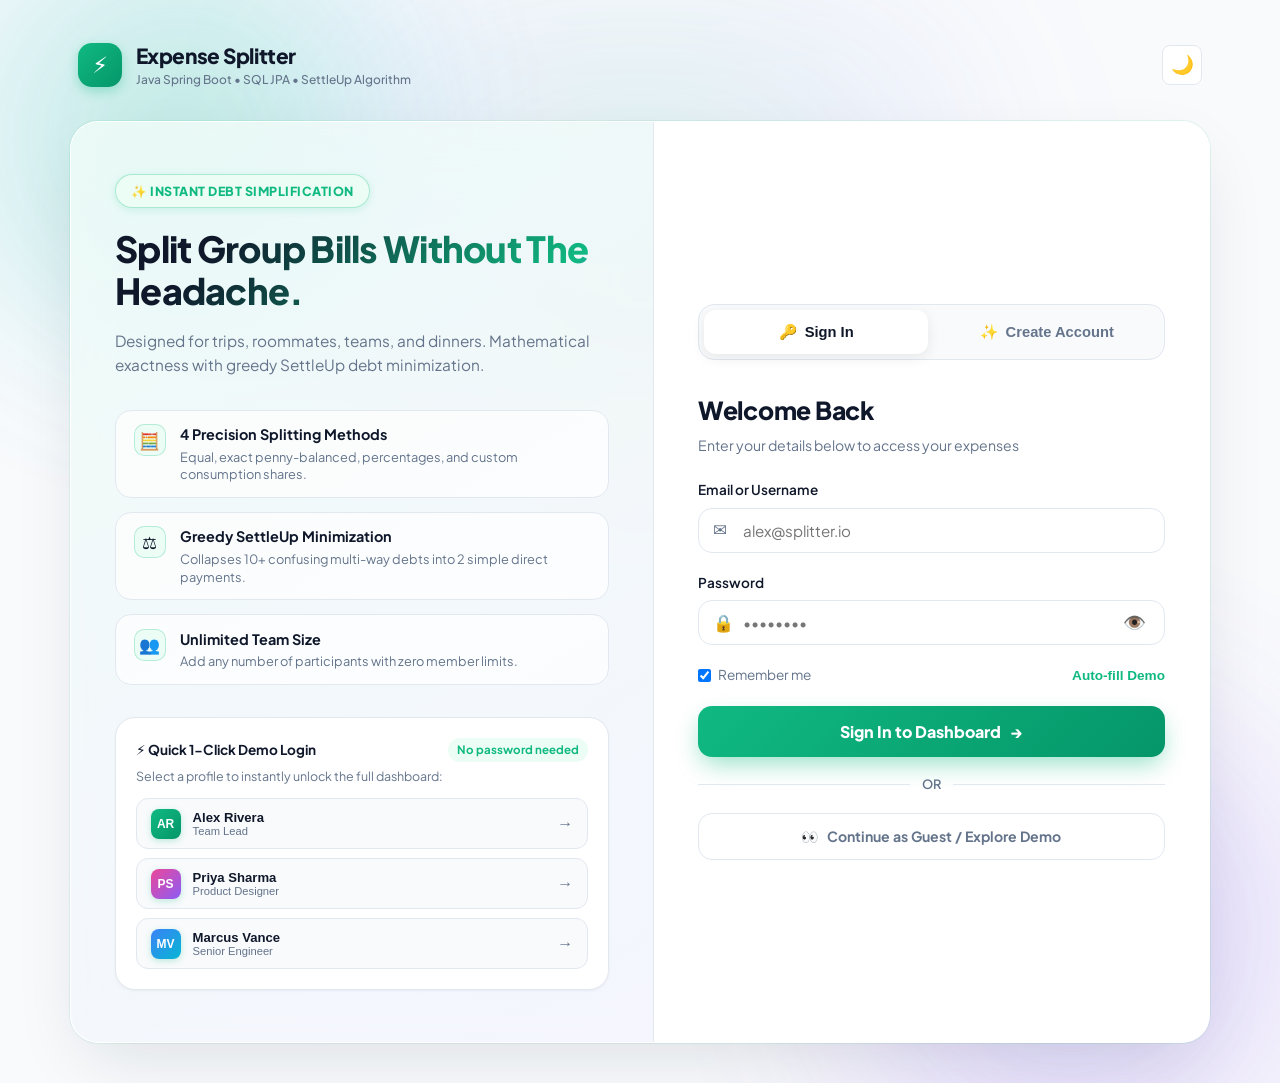
==== commit c8a93727: "feat: gate application behind attractive login & signup showcase screen, reveal tabs only after logi" ====
--- a/src/main/resources/static/index.html
+++ b/src/main/resources/static/index.html
@@ -10,7 +10,239 @@
 <body>
     <div class="ambient-glow"></div>
 
-    <div class="app-wrapper">
+    <!-- 1. AUTH GATEWAY: First thing shown on the screen (No navigation tabs until login) -->
+    <div id="authGateway" class="auth-gateway">
+        <!-- Floating Ambient Lighting Orbs -->
+        <div class="auth-glow-orb auth-orb-1"></div>
+        <div class="auth-glow-orb auth-orb-2"></div>
+        <div class="auth-glow-orb auth-orb-3"></div>
+
+        <div class="auth-gateway-inner">
+            <!-- Topbar with brand & theme toggle -->
+            <div class="auth-topbar">
+                <div class="brand">
+                    <div class="brand-icon">⚡</div>
+                    <div>
+                        <h1 class="brand-title">Expense Splitter</h1>
+                        <div class="brand-tagline">Java Spring Boot &bull; SQL JPA &bull; SettleUp Algorithm</div>
+                    </div>
+                </div>
+                <button type="button" id="authThemeToggleBtn" class="theme-toggle-btn" title="Toggle Dark/Light Mode">🌙</button>
+            </div>
+
+            <!-- Main Auth Showcase Card -->
+            <div class="auth-showcase-card">
+                <!-- Left Hero Column -->
+                <div class="auth-showcase-left">
+                    <div>
+                        <div class="auth-pill-badge">✨ Instant Debt Simplification</div>
+                        <h2 class="auth-headline">Split Group Bills Without The Headache.</h2>
+                        <p class="auth-subheadline">
+                            Designed for trips, roommates, teams, and dinners. Mathematical exactness with greedy SettleUp debt minimization.
+                        </p>
+
+                        <div class="auth-perks">
+                            <div class="auth-perk-item">
+                                <span class="auth-perk-icon">🧮</span>
+                                <div>
+                                    <strong>4 Precision Splitting Methods</strong>
+                                    <p>Equal, exact penny-balanced, percentages, and custom consumption shares.</p>
+                                </div>
+                            </div>
+                            <div class="auth-perk-item">
+                                <span class="auth-perk-icon">⚖️</span>
+                                <div>
+                                    <strong>Greedy SettleUp Minimization</strong>
+                                    <p>Collapses 10+ confusing multi-way debts into 2 simple direct payments.</p>
+                                </div>
+                            </div>
+                            <div class="auth-perk-item">
+                                <span class="auth-perk-icon">👥</span>
+                                <div>
+                                    <strong>Unlimited Team Size</strong>
+                                    <p>Add any number of participants with zero member limits.</p>
+                                </div>
+                            </div>
+                        </div>
+                    </div>
+
+                    <!-- 1-Click Demo Profiles -->
+                    <div class="auth-demo-box">
+                        <div class="auth-demo-header">
+                            <span>⚡ Quick 1-Click Demo Login</span>
+                            <span class="auth-demo-badge">No password needed</span>
+                        </div>
+                        <p class="auth-demo-desc">Select a profile to instantly unlock the full dashboard:</p>
+                        <div class="auth-demo-chips">
+                            <button type="button" class="demo-chip-btn" data-demo="alex">
+                                <span class="demo-chip-avatar">AR</span>
+                                <div class="demo-chip-info">
+                                    <span class="demo-chip-name">Alex Rivera</span>
+                                    <span class="demo-chip-role">Team Lead</span>
+                                </div>
+                                <span class="demo-chip-arrow">&rarr;</span>
+                            </button>
+                            <button type="button" class="demo-chip-btn" data-demo="priya">
+                                <span class="demo-chip-avatar" style="background:linear-gradient(135deg, #ec4899, #8b5cf6);">PS</span>
+                                <div class="demo-chip-info">
+                                    <span class="demo-chip-name">Priya Sharma</span>
+                                    <span class="demo-chip-role">Product Designer</span>
+                                </div>
+                                <span class="demo-chip-arrow">&rarr;</span>
+                            </button>
+                            <button type="button" class="demo-chip-btn" data-demo="marcus">
+                                <span class="demo-chip-avatar" style="background:linear-gradient(135deg, #3b82f6, #06b6d4);">MV</span>
+                                <div class="demo-chip-info">
+                                    <span class="demo-chip-name">Marcus Vance</span>
+                                    <span class="demo-chip-role">Senior Engineer</span>
+                                </div>
+                                <span class="demo-chip-arrow">&rarr;</span>
+                            </button>
+                        </div>
+                    </div>
+                </div>
+
+                <!-- Right Form Column -->
+                <div class="auth-showcase-right">
+                    <!-- Segmented Tab Switcher -->
+                    <div class="auth-tab-switch">
+                        <button type="button" id="tabBtnSignIn" class="auth-tab-btn active">
+                            <span>🔑</span> <span>Sign In</span>
+                        </button>
+                        <button type="button" id="tabBtnSignUp" class="auth-tab-btn">
+                            <span>✨</span> <span>Create Account</span>
+                        </button>
+                    </div>
+
+                    <!-- Sign In Panel -->
+                    <div id="signInPanel" class="auth-form-panel active">
+                        <div class="auth-form-header">
+                            <h3>Welcome Back</h3>
+                            <p>Enter your details below to access your expenses</p>
+                        </div>
+
+                        <form id="signInForm">
+                            <div class="form-group">
+                                <label for="signInEmail">Email or Username</label>
+                                <div class="input-icon-wrapper">
+                                    <span class="input-prefix">✉️</span>
+                                    <input type="text" id="signInEmail" class="form-control" placeholder="alex@splitter.io" required autocomplete="username">
+                                </div>
+                            </div>
+
+                            <div class="form-group">
+                                <label for="signInPassword">Password</label>
+                                <div class="input-icon-wrapper">
+                                    <span class="input-prefix">🔒</span>
+                                    <input type="password" id="signInPassword" class="form-control" placeholder="••••••••" required autocomplete="current-password">
+                                    <button type="button" class="input-toggle-pwd" id="toggleSignInPwdBtn" title="Show/Hide Password">👁️</button>
+                                </div>
+                            </div>
+
+                            <div class="auth-options-row">
+                                <label class="auth-remember-label">
+                                    <input type="checkbox" id="signInRememberMe" checked>
+                                    <span>Remember me</span>
+                                </label>
+                                <button type="button" class="auth-link-btn" id="quickFillDemoBtn">Auto-fill Demo</button>
+                            </div>
+
+                            <button type="submit" class="btn btn-primary btn-block btn-auth-submit" id="signInSubmitBtn">
+                                <span>Sign In to Dashboard</span>
+                                <span>&rarr;</span>
+                            </button>
+
+                            <div class="auth-guest-divider">
+                                <span>or</span>
+                            </div>
+
+                            <button type="button" id="continueGuestBtn" class="btn btn-outline btn-block btn-guest">
+                                <span>👀</span> <span>Continue as Guest / Explore Demo</span>
+                            </button>
+                        </form>
+                    </div>
+
+                    <!-- Sign Up Panel -->
+                    <div id="signUpPanel" class="auth-form-panel">
+                        <div class="auth-form-header">
+                            <h3>Create Free Account</h3>
+                            <p>Sign up now to start splitting bills with friends</p>
+                        </div>
+
+                        <form id="signUpForm">
+                            <div class="form-group">
+                                <label for="signUpName">Full Name</label>
+                                <div class="input-icon-wrapper">
+                                    <span class="input-prefix">👤</span>
+                                    <input type="text" id="signUpName" class="form-control" placeholder="e.g. Jordan Lee" required autocomplete="name">
+                                </div>
+                            </div>
+
+                            <div class="form-group">
+                                <label for="signUpEmail">Email Address</label>
+                                <div class="input-icon-wrapper">
+                                    <span class="input-prefix">✉️</span>
+                                    <input type="email" id="signUpEmail" class="form-control" placeholder="jordan@example.com" required autocomplete="email">
+                                </div>
+                            </div>
+
+                            <div class="form-group">
+                                <label for="signUpCurrency">Preferred Currency</label>
+                                <div class="input-icon-wrapper">
+                                    <span class="input-prefix">💱</span>
+                                    <select id="signUpCurrency" class="form-control">
+                                        <option value="₹" selected>₹ INR - Indian Rupee</option>
+                                        <option value="$">$ USD - US Dollar</option>
+                                        <option value="€">€ EUR - Euro</option>
+                                        <option value="£">£ GBP - British Pound</option>
+                                    </select>
+                                </div>
+                            </div>
+
+                            <div class="form-group">
+                                <label for="signUpPassword">Password</label>
+                                <div class="input-icon-wrapper">
+                                    <span class="input-prefix">🔒</span>
+                                    <input type="password" id="signUpPassword" class="form-control" placeholder="Min 6 characters" required autocomplete="new-password">
+                                    <button type="button" class="input-toggle-pwd" id="toggleSignUpPwdBtn" title="Show/Hide Password">👁️</button>
+                                </div>
+                                <div class="password-strength-container">
+                                    <div class="password-strength-meter">
+                                        <div id="pwdStrengthBar" class="password-strength-bar"></div>
+                                    </div>
+                                    <div class="password-strength-label">
+                                        <span>Strength</span>
+                                        <span id="pwdStrengthText">Enter password</span>
+                                    </div>
+                                </div>
+                            </div>
+
+                            <div class="form-group">
+                                <label for="signUpConfirmPassword">Confirm Password</label>
+                                <div class="input-icon-wrapper">
+                                    <span class="input-prefix">🛡️</span>
+                                    <input type="password" id="signUpConfirmPassword" class="form-control" placeholder="Re-enter password" required autocomplete="new-password">
+                                </div>
+                                <div id="pwdMatchTag" class="password-match-tag"></div>
+                            </div>
+
+                            <button type="submit" class="btn btn-primary btn-block btn-auth-submit" id="signUpSubmitBtn">
+                                <span>Create Account & Continue</span>
+                                <span>🎉</span>
+                            </button>
+
+                            <p class="auth-switch-note">
+                                Already have an account? <button type="button" class="auth-link-btn" id="switchToSignInLink">Sign In here</button>
+                            </p>
+                        </form>
+                    </div>
+                </div>
+            </div>
+        </div>
+    </div>
+
+    <!-- 2. MAIN APPLICATION: Revealed ONLY after Login or Sign Up -->
+    <div id="appMainView" class="app-wrapper" style="display:none;">
         <!-- Navigation Header -->
         <header class="app-header">
             <div class="brand">
@@ -31,21 +263,14 @@
 
                 <button id="themeToggleBtn" class="theme-toggle-btn" title="Toggle Dark/Light Mode">🌙</button>
 
-                <!-- User Profile / Auth Action Badge -->
-                <div id="userHeaderAuth" class="user-header-auth">
-                    <button type="button" id="headerAuthBtn" class="btn btn-outline btn-sm" style="padding:0.45rem 0.85rem; font-size:0.8rem; border-radius:var(--radius-full);">
-                        <span>🔑</span> <span>Sign In</span>
-                    </button>
-                </div>
+                <!-- User Profile & Sign Out Controls in Header -->
+                <div id="userHeaderAuth" class="user-header-auth"></div>
             </div>
         </header>
 
-        <!-- Navigation Tabs -->
+        <!-- Navigation Tabs (Only available once logged in) -->
         <nav class="tabs-navigation">
-            <button class="tab-btn active" data-tab="account" id="accountTabBtn">
-                <span>👤</span> <span id="accountTabTitle">Login / Sign Up</span>
-            </button>
-            <button class="tab-btn" data-tab="dashboard">
+            <button class="tab-btn active" data-tab="dashboard">
                 <span>📊</span> <span>Dashboard</span>
             </button>
             <button class="tab-btn" data-tab="people">
@@ -63,206 +288,14 @@
             <button class="tab-btn" data-tab="history">
                 <span>📜</span> <span>History & Reports</span>
             </button>
+            <button class="tab-btn" data-tab="account" id="accountTabBtn">
+                <span>👤</span> <span id="accountNavLabel">My Account</span>
+            </button>
         </nav>
 
-        <!-- TAB 0: AUTH & ACCOUNT (LOGIN / SIGN UP) -->
-        <section id="account-tab" class="tab-content active">
-            <!-- Non-authenticated View: Login & Sign Up Forms -->
-            <div id="authContainer" class="auth-container">
-                <!-- Left Hero Banner -->
-                <div class="auth-hero">
-                    <div>
-                        <div class="auth-badge">⚡ Secure Expense Splitting</div>
-                        <h2 class="auth-hero-title">Split Group Expenses with Total Peace of Mind.</h2>
-                        <p class="auth-hero-desc">
-                            Welcome to Expense Splitter. Manage group trips, roommate bills, and team outings with mathematically exact splits and greedy debt minimization.
-                        </p>
-
-                        <div class="auth-feature-list">
-                            <div class="auth-feature-item">
-                                <div class="auth-feature-icon">✨</div>
-                                <div class="auth-feature-text">
-                                    <h4>Unlimited Members & Custom Groups</h4>
-                                    <p>Invite any number of friends with dynamic participant selection.</p>
-                                </div>
-                            </div>
-                            <div class="auth-feature-item">
-                                <div class="auth-feature-icon">🧮</div>
-                                <div class="auth-feature-text">
-                                    <h4>4 Splitting Methods</h4>
-                                    <p>Equal cent-balanced splits, exact sums, percentages, and custom shares.</p>
-                                </div>
-                            </div>
-                            <div class="auth-feature-item">
-                                <div class="auth-feature-icon">⚖️</div>
-                                <div class="auth-feature-text">
-                                    <h4>SettleUp Algorithm</h4>
-                                    <p>Greedy debt simplification matches net balances to minimize total payments.</p>
-                                </div>
-                            </div>
-                        </div>
-                    </div>
-
-                    <!-- 1-Click Demo Profiles -->
-                    <div class="demo-access-box">
-                        <div class="demo-access-title">
-                            <span>⚡ Quick 1-Click Demo Login</span>
-                            <span style="font-size:0.75rem; color:var(--primary); font-weight:600;">Instant Access</span>
-                        </div>
-                        <div class="demo-users-pills">
-                            <button type="button" class="demo-user-chip" data-demo="alex">
-                                <span class="demo-user-chip-avatar">AR</span>
-                                <span>Alex Rivera (Lead)</span>
-                            </button>
-                            <button type="button" class="demo-user-chip" data-demo="priya">
-                                <span class="demo-user-chip-avatar" style="background:var(--accent);">PS</span>
-                                <span>Priya Sharma</span>
-                            </button>
-                            <button type="button" class="demo-user-chip" data-demo="marcus">
-                                <span class="demo-user-chip-avatar" style="background:var(--info);">MV</span>
-                                <span>Marcus Vance</span>
-                            </button>
-                        </div>
-                    </div>
-                </div>
-
-                <!-- Right Card: Auth Tabs & Forms -->
-                <div class="auth-card">
-                    <!-- Tab Switcher -->
-                    <div class="auth-tabs-nav">
-                        <button type="button" class="auth-tab-btn active" id="tabBtnSignIn">
-                            <span>🔑</span> <span>Sign In</span>
-                        </button>
-                        <button type="button" class="auth-tab-btn" id="tabBtnSignUp">
-                            <span>✨</span> <span>Create Account</span>
-                        </button>
-                    </div>
-
-                    <!-- Sign In Panel -->
-                    <div id="signInPanel" class="auth-panel active">
-                        <div class="auth-panel-header">
-                            <h3 class="auth-panel-title">Welcome Back</h3>
-                            <p class="auth-panel-subtitle">Sign in to manage your shared expenses & balances.</p>
-                        </div>
-
-                        <form id="signInForm">
-                            <div class="form-group">
-                                <label for="signInEmail">Email or Username</label>
-                                <div class="input-icon-wrapper">
-                                    <span class="input-prefix">✉️</span>
-                                    <input type="text" id="signInEmail" class="form-control" placeholder="name@example.com or username" required autocomplete="username">
-                                </div>
-                            </div>
-
-                            <div class="form-group">
-                                <label for="signInPassword">Password</label>
-                                <div class="input-icon-wrapper">
-                                    <span class="input-prefix">🔒</span>
-                                    <input type="password" id="signInPassword" class="form-control" placeholder="Enter your password" required autocomplete="current-password">
-                                    <button type="button" class="input-toggle-pwd" id="toggleSignInPwdBtn" title="Show/Hide Password">👁️</button>
-                                </div>
-                            </div>
-
-                            <div class="auth-options-row">
-                                <label style="display:flex; align-items:center; gap:0.4rem; cursor:pointer; font-size:0.85rem; color:var(--text-muted);">
-                                    <input type="checkbox" id="signInRememberMe" checked>
-                                    <span>Remember me</span>
-                                </label>
-                                <span class="auth-link" id="quickFillDemoBtn">Auto-fill Demo</span>
-                            </div>
-
-                            <button type="submit" class="btn btn-primary btn-block" id="signInSubmitBtn" style="padding:0.85rem; font-size:1rem; margin-bottom:1rem;">
-                                <span>Sign In to Dashboard</span>
-                                <span>&rarr;</span>
-                            </button>
-
-                            <div style="text-align:center;">
-                                <button type="button" id="continueGuestBtn" class="btn btn-outline btn-block" style="font-size:0.88rem;">
-                                    <span>👀</span> <span>Continue as Guest / Explore Demo</span>
-                                </button>
-                            </div>
-                        </form>
-                    </div>
-
-                    <!-- Sign Up Panel -->
-                    <div id="signUpPanel" class="auth-panel">
-                        <div class="auth-panel-header">
-                            <h3 class="auth-panel-title">Create Free Account</h3>
-                            <p class="auth-panel-subtitle">Join Expense Splitter in less than a minute.</p>
-                        </div>
-
-                        <form id="signUpForm">
-                            <div class="form-group">
-                                <label for="signUpName">Full Name</label>
-                                <div class="input-icon-wrapper">
-                                    <span class="input-prefix">👤</span>
-                                    <input type="text" id="signUpName" class="form-control" placeholder="e.g. Jordan Lee" required autocomplete="name">
-                                </div>
-                            </div>
-
-                            <div class="form-group">
-                                <label for="signUpEmail">Email Address</label>
-                                <div class="input-icon-wrapper">
-                                    <span class="input-prefix">✉️</span>
-                                    <input type="email" id="signUpEmail" class="form-control" placeholder="jordan@example.com" required autocomplete="email">
-                                </div>
-                            </div>
-
-                            <div class="form-group">
-                                <label for="signUpCurrency">Preferred Currency</label>
-                                <div class="input-icon-wrapper">
-                                    <span class="input-prefix">💱</span>
-                                    <select id="signUpCurrency" class="form-control">
-                                        <option value="₹" selected>₹ INR - Indian Rupee</option>
-                                        <option value="$">$ USD - US Dollar</option>
-                                        <option value="€">€ EUR - Euro</option>
-                                        <option value="£">£ GBP - British Pound</option>
-                                    </select>
-                                </div>
-                            </div>
-
-                            <div class="form-group">
-                                <label for="signUpPassword">Password</label>
-                                <div class="input-icon-wrapper">
-                                    <span class="input-prefix">🔒</span>
-                                    <input type="password" id="signUpPassword" class="form-control" placeholder="Create strong password (min 6 chars)" required autocomplete="new-password">
-                                    <button type="button" class="input-toggle-pwd" id="toggleSignUpPwdBtn" title="Show/Hide Password">👁️</button>
-                                </div>
-                                <div class="password-strength-container">
-                                    <div class="password-strength-meter">
-                                        <div id="pwdStrengthBar" class="password-strength-bar"></div>
-                                    </div>
-                                    <div class="password-strength-label">
-                                        <span>Strength</span>
-                                        <span id="pwdStrengthText" style="font-weight:700;">Enter password</span>
-                                    </div>
-                                </div>
-                            </div>
-
-                            <div class="form-group">
-                                <label for="signUpConfirmPassword">Confirm Password</label>
-                                <div class="input-icon-wrapper">
-                                    <span class="input-prefix">🛡️</span>
-                                    <input type="password" id="signUpConfirmPassword" class="form-control" placeholder="Repeat your password" required autocomplete="new-password">
-                                </div>
-                                <div id="pwdMatchTag" class="password-match-tag"></div>
-                            </div>
-
-                            <button type="submit" class="btn btn-primary btn-block" id="signUpSubmitBtn" style="padding:0.85rem; font-size:1rem; margin-top:0.5rem; margin-bottom:1rem;">
-                                <span>Create Account</span>
-                                <span>🎉</span>
-                            </button>
-
-                            <p style="text-align:center; font-size:0.85rem; color:var(--text-muted);">
-                                Already have an account? <span class="auth-link" id="switchToSignInLink">Sign In here</span>
-                            </p>
-                        </form>
-                    </div>
-                </div>
-            </div>
-
-            <!-- Authenticated Profile View (shown when user is logged in) -->
-            <div id="authProfileView" class="account-profile-view" style="display:none;">
+        <!-- TAB 0: AUTHENTICATED PROFILE & ACCOUNT -->
+        <section id="account-tab" class="tab-content">
+            <div id="authProfileView" class="account-profile-view">
                 <div class="profile-card">
                     <div class="profile-avatar-large" id="profileLargeAvatar">AR</div>
                     <h3 class="profile-name" id="profileLargeName">Alex Rivera</h3>
@@ -278,7 +311,7 @@
                         <button type="button" class="btn btn-outline btn-block" id="profileSwitchUserBtn">
                             <span>🔄 Switch Account</span>
                         </button>
-                        <button type="button" class="btn btn-block" id="profileSignOutBtn" style="background:var(--danger-bg); color:var(--danger); border:1px solid rgba(239, 68, 68, 0.3);">
+                        <button type="button" class="btn btn-block" id="profileSignOutBtn" style="background:var(--danger-bg); color:var(--danger); border:1.5px solid rgba(239, 68, 68, 0.35);">
                             <span>🚪 Sign Out</span>
                         </button>
                     </div>
@@ -316,7 +349,7 @@
                                 <span class="kpi-title">Net Balance</span>
                                 <div class="kpi-icon" style="background:var(--info-bg); color:var(--info);">⚖️</div>
                             </div>
-                            <div class="kpi-value" id="userKpiNet">₹0.00</div>
+                            <div class="kpi-value" id="userKpiNet">Active</div>
                             <div class="kpi-subtitle" id="userKpiNetDesc">Settlement status</div>
                         </div>
                     </div>
@@ -332,7 +365,7 @@
         </section>
 
         <!-- TAB 1: DASHBOARD -->
-        <main id="dashboard-tab" class="tab-content">
+        <main id="dashboard-tab" class="tab-content active">
             <!-- Summary KPI Cards -->
             <div class="kpi-grid">
                 <div class="kpi-card">
--- a/src/main/resources/static/css/style.css
+++ b/src/main/resources/static/css/style.css
@@ -756,286 +756,548 @@
 }
 
 /* --------------------------------------------------------------------------
-   Auth & Account Management Styling
+   Auth Gateway (First Screen: Ultra-Attractive Glassmorphic Showcase)
    -------------------------------------------------------------------------- */
-.auth-container {
+.auth-gateway {
+  min-height: 100vh;
+  width: 100%;
+  display: flex;
+  flex-direction: column;
+  justify-content: center;
+  align-items: center;
+  padding: 2.5rem 1.25rem;
+  position: relative;
+  overflow: hidden;
+  z-index: 10;
+  transition: opacity 0.35s ease, transform 0.35s ease;
+}
+
+/* Floating Ambient Lighting Orbs */
+.auth-glow-orb {
+  position: absolute;
+  border-radius: 50%;
+  pointer-events: none;
+  filter: blur(85px);
+  opacity: 0.7;
+  z-index: 1;
+}
+
+.auth-orb-1 {
+  width: 520px;
+  height: 520px;
+  top: -120px;
+  left: -80px;
+  background: radial-gradient(circle, rgba(16, 185, 129, 0.42) 0%, rgba(6, 182, 212, 0.2) 50%, transparent 70%);
+  animation: floatOrb1 16s ease-in-out infinite alternate;
+}
+
+.auth-orb-2 {
+  width: 580px;
+  height: 580px;
+  bottom: -140px;
+  right: -80px;
+  background: radial-gradient(circle, rgba(99, 102, 241, 0.42) 0%, rgba(168, 85, 247, 0.2) 50%, transparent 70%);
+  animation: floatOrb2 20s ease-in-out infinite alternate-reverse;
+}
+
+.auth-orb-3 {
+  width: 360px;
+  height: 360px;
+  top: 35%;
+  left: 50%;
+  transform: translate(-50%, -50%);
+  background: radial-gradient(circle, rgba(245, 158, 11, 0.18) 0%, transparent 70%);
+  animation: floatOrb3 12s ease-in-out infinite alternate;
+}
+
+@keyframes floatOrb1 {
+  0% { transform: translate(0, 0) scale(1); }
+  100% { transform: translate(60px, 80px) scale(1.12); }
+}
+
+@keyframes floatOrb2 {
+  0% { transform: translate(0, 0) scale(1); }
+  100% { transform: translate(-70px, -60px) scale(1.15); }
+}
+
+@keyframes floatOrb3 {
+  0% { transform: translate(-50%, -50%) scale(1); }
+  100% { transform: translate(-30%, -40%) scale(1.2); }
+}
+
+.auth-gateway-inner {
+  width: 100%;
+  max-width: 1140px;
+  margin: 0 auto;
+  position: relative;
+  z-index: 2;
+}
+
+/* Gateway Top Bar */
+.auth-topbar {
+  display: flex;
+  justify-content: space-between;
+  align-items: center;
+  margin-bottom: 2rem;
+  padding: 0 0.5rem;
+}
+
+/* Main Auth Showcase Card (Glassmorphic Masterpiece) */
+.auth-showcase-card {
   display: grid;
-  grid-template-columns: 1fr 1.15fr;
-  gap: 2.5rem;
-  align-items: stretch;
-  margin-top: 1rem;
-  margin-bottom: 2rem;
-}
-
-.auth-hero {
+  grid-template-columns: 1.05fr 1fr;
+  border-radius: 28px;
+  background: rgba(255, 255, 255, 0.88);
+  backdrop-filter: blur(32px) saturate(190%);
+  -webkit-backdrop-filter: blur(32px);
+  border: 1px solid rgba(255, 255, 255, 0.85);
+  box-shadow: 0 25px 70px -15px rgba(15, 23, 42, 0.12), 0 0 0 1px rgba(16, 185, 129, 0.1);
+  overflow: hidden;
+  transition: box-shadow 0.3s ease;
+}
+
+[data-theme="dark"] .auth-showcase-card {
+  background: rgba(15, 23, 42, 0.85);
+  border: 1px solid rgba(255, 255, 255, 0.08);
+  box-shadow: 0 30px 80px -15px rgba(0, 0, 0, 0.7), 0 0 0 1px rgba(52, 211, 153, 0.2);
+}
+
+/* Left Hero Column */
+.auth-showcase-left {
+  padding: 3.25rem 2.75rem;
+  background: linear-gradient(150deg, rgba(16, 185, 129, 0.06) 0%, rgba(99, 102, 241, 0.06) 100%);
   display: flex;
   flex-direction: column;
   justify-content: space-between;
-  background: linear-gradient(145deg, rgba(16, 185, 129, 0.08) 0%, rgba(99, 102, 241, 0.08) 100%);
-  border: 1px solid var(--border-subtle);
-  border-radius: var(--radius-lg);
-  padding: 2.25rem;
+  border-right: 1px solid var(--border-subtle);
   position: relative;
-  overflow: hidden;
-}
-
-.auth-hero::before {
-  content: '';
-  position: absolute;
-  top: -40px;
-  right: -40px;
-  width: 140px;
-  height: 140px;
-  border-radius: 50%;
-  background: radial-gradient(circle, rgba(16, 185, 129, 0.25) 0%, transparent 70%);
-  pointer-events: none;
-}
-
-.auth-badge {
+}
+
+.auth-pill-badge {
   display: inline-flex;
   align-items: center;
   gap: 0.5rem;
   background: var(--primary-light);
   color: var(--primary);
   border: 1px solid rgba(16, 185, 129, 0.3);
-  font-size: 0.8rem;
-  font-weight: 700;
-  padding: 0.35rem 0.85rem;
+  font-size: 0.78rem;
+  font-weight: 800;
+  padding: 0.4rem 0.95rem;
   border-radius: var(--radius-full);
+  letter-spacing: 0.04em;
+  text-transform: uppercase;
   margin-bottom: 1.25rem;
   width: fit-content;
-  letter-spacing: 0.03em;
-  text-transform: uppercase;
-}
-
-.auth-hero-title {
-  font-size: 2rem;
+  box-shadow: 0 2px 8px rgba(16, 185, 129, 0.15);
+}
+
+.auth-headline {
+  font-size: 2.25rem;
   font-weight: 800;
-  line-height: 1.2;
+  line-height: 1.18;
   margin-bottom: 1rem;
-  background: linear-gradient(135deg, var(--text-main) 30%, var(--primary) 100%);
+  letter-spacing: -0.02em;
+  background: linear-gradient(135deg, var(--text-main) 20%, var(--primary) 85%, var(--accent) 100%);
   -webkit-background-clip: text;
   -webkit-text-fill-color: transparent;
 }
 
-.auth-hero-desc {
-  color: var(--text-muted);
-  font-size: 0.95rem;
+.auth-subheadline {
+  font-size: 0.96rem;
+  color: var(--text-muted);
   line-height: 1.6;
   margin-bottom: 2rem;
 }
 
-.auth-feature-list {
+.auth-perks {
   display: flex;
   flex-direction: column;
-  gap: 1rem;
+  gap: 0.85rem;
   margin-bottom: 2rem;
 }
 
-.auth-feature-item {
+.auth-perk-item {
   display: flex;
   align-items: flex-start;
-  gap: 0.85rem;
-}
-
-.auth-feature-icon {
-  width: 28px;
-  height: 28px;
-  border-radius: 50%;
+  gap: 0.9rem;
+  background: rgba(255, 255, 255, 0.65);
+  padding: 0.85rem 1.1rem;
+  border-radius: 16px;
+  border: 1px solid var(--border-subtle);
+  transition: all 0.25s ease;
+}
+
+[data-theme="dark"] .auth-perk-item {
+  background: rgba(30, 41, 59, 0.45);
+}
+
+.auth-perk-item:hover {
+  transform: translateX(4px);
+  border-color: var(--primary);
+  box-shadow: 0 4px 16px rgba(16, 185, 129, 0.12);
+}
+
+.auth-perk-icon {
+  width: 32px;
+  height: 32px;
+  border-radius: 10px;
+  background: var(--primary-light);
+  display: flex;
+  align-items: center;
+  justify-content: center;
+  font-size: 1.05rem;
+  flex-shrink: 0;
+  border: 1px solid rgba(16, 185, 129, 0.25);
+}
+
+.auth-perk-item strong {
+  display: block;
+  font-size: 0.9rem;
+  color: var(--text-main);
+  margin-bottom: 0.2rem;
+}
+
+.auth-perk-item p {
+  font-size: 0.8rem;
+  color: var(--text-muted);
+  line-height: 1.35;
+}
+
+/* 1-Click Demo Profiles Box */
+.auth-demo-box {
   background: var(--bg-surface);
   border: 1px solid var(--border-subtle);
-  display: flex;
-  align-items: center;
-  justify-content: center;
-  font-size: 0.85rem;
-  flex-shrink: 0;
-  box-shadow: var(--shadow-sm);
-}
-
-.auth-feature-text h4 {
-  font-size: 0.92rem;
-  font-weight: 700;
-  color: var(--text-main);
-  margin-bottom: 0.2rem;
-}
-
-.auth-feature-text p {
-  font-size: 0.82rem;
-  color: var(--text-muted);
-  line-height: 1.4;
-}
-
-.demo-access-box {
-  background: var(--bg-surface);
-  border: 1px solid var(--border-subtle);
-  border-radius: var(--radius-md);
+  border-radius: 20px;
   padding: 1.25rem;
   box-shadow: var(--shadow-sm);
 }
 
-.demo-access-title {
+.auth-demo-header {
   display: flex;
   align-items: center;
   justify-content: space-between;
+  margin-bottom: 0.35rem;
   font-size: 0.85rem;
   font-weight: 700;
   color: var(--text-main);
+}
+
+.auth-demo-badge {
+  font-size: 0.72rem;
+  font-weight: 700;
+  color: var(--primary);
+  background: var(--primary-light);
+  padding: 0.2rem 0.55rem;
+  border-radius: var(--radius-full);
+}
+
+.auth-demo-desc {
+  font-size: 0.78rem;
+  color: var(--text-muted);
   margin-bottom: 0.75rem;
 }
 
-.demo-users-pills {
-  display: flex;
-  flex-wrap: wrap;
-  gap: 0.5rem;
-}
-
-.demo-user-chip {
-  display: inline-flex;
-  align-items: center;
-  gap: 0.5rem;
+.auth-demo-chips {
+  display: flex;
+  flex-direction: column;
+  gap: 0.55rem;
+}
+
+.demo-chip-btn {
+  display: flex;
+  align-items: center;
+  gap: 0.75rem;
+  padding: 0.6rem 0.85rem;
+  border-radius: 12px;
   background: var(--bg-primary);
   border: 1px solid var(--border-subtle);
-  padding: 0.45rem 0.75rem;
-  border-radius: var(--radius-full);
+  cursor: pointer;
+  transition: all 0.2s ease;
+  text-align: left;
+  width: 100%;
+}
+
+.demo-chip-btn:hover {
+  background: var(--primary-light);
+  border-color: var(--primary);
+  transform: translateX(4px);
+  box-shadow: 0 4px 12px rgba(16, 185, 129, 0.15);
+}
+
+.demo-chip-avatar {
+  width: 30px;
+  height: 30px;
+  border-radius: 8px;
+  background: linear-gradient(135deg, #10b981, #059669);
+  color: white;
+  display: flex;
+  align-items: center;
+  justify-content: center;
+  font-weight: 800;
+  font-size: 0.75rem;
+  flex-shrink: 0;
+  box-shadow: 0 2px 6px rgba(16, 185, 129, 0.25);
+}
+
+.demo-chip-info {
+  display: flex;
+  flex-direction: column;
+  line-height: 1.15;
+}
+
+.demo-chip-name {
+  font-size: 0.82rem;
+  font-weight: 700;
+  color: var(--text-main);
+}
+
+.demo-chip-role {
+  font-size: 0.7rem;
+  color: var(--text-muted);
+}
+
+.demo-chip-arrow {
+  margin-left: auto;
+  font-size: 1rem;
+  color: var(--text-muted);
+  transition: transform 0.2s ease, color 0.2s ease;
+}
+
+.demo-chip-btn:hover .demo-chip-arrow {
+  transform: translateX(3px);
+  color: var(--primary);
+}
+
+/* Right Form Column */
+.auth-showcase-right {
+  padding: 3.25rem 2.75rem;
+  background: var(--bg-surface);
+  display: flex;
+  flex-direction: column;
+  justify-content: center;
+}
+
+/* Segmented Tab Switcher */
+.auth-tab-switch {
+  display: flex;
+  background: var(--bg-primary);
+  border: 1px solid var(--border-subtle);
+  border-radius: 16px;
+  padding: 5px;
+  margin-bottom: 2rem;
+  gap: 6px;
+}
+
+.auth-tab-btn {
+  flex: 1;
+  padding: 0.8rem 1rem;
+  border: none;
+  background: transparent;
+  border-radius: 12px;
+  font-weight: 700;
+  font-size: 0.92rem;
+  color: var(--text-muted);
+  cursor: pointer;
+  transition: all 0.2s cubic-bezier(0.16, 1, 0.3, 1);
+  display: flex;
+  align-items: center;
+  justify-content: center;
+  gap: 0.5rem;
+}
+
+.auth-tab-btn.active {
+  background: var(--bg-surface);
+  color: var(--text-main);
+  box-shadow: 0 4px 14px rgba(0, 0, 0, 0.08);
+}
+
+.auth-form-panel {
+  display: none;
+  animation: fadeIn 0.25s ease;
+}
+
+.auth-form-panel.active {
+  display: block;
+}
+
+.auth-form-header {
+  margin-bottom: 1.5rem;
+}
+
+.auth-form-header h3 {
+  font-size: 1.55rem;
+  font-weight: 800;
+  color: var(--text-main);
+  letter-spacing: -0.01em;
+  margin-bottom: 0.35rem;
+}
+
+.auth-form-header p {
+  font-size: 0.88rem;
+  color: var(--text-muted);
+}
+
+/* Form Inputs with icons & focus rings */
+.input-icon-wrapper {
+  position: relative;
+  display: flex;
+  align-items: center;
+}
+
+.input-icon-wrapper .input-prefix {
+  position: absolute;
+  left: 0.95rem;
+  font-size: 1.05rem;
+  color: var(--text-muted);
+  pointer-events: none;
+  user-select: none;
+}
+
+.input-icon-wrapper input,
+.input-icon-wrapper select {
+  padding-left: 2.75rem !important;
+  border-radius: 14px !important;
+  border: 1.5px solid var(--border-subtle) !important;
+  transition: all 0.2s ease !important;
+  font-size: 0.95rem !important;
+}
+
+.input-icon-wrapper input:focus,
+.input-icon-wrapper select:focus {
+  border-color: var(--primary) !important;
+  box-shadow: 0 0 0 4px rgba(16, 185, 129, 0.18) !important;
+  transform: translateY(-1px);
+}
+
+.input-icon-wrapper .input-toggle-pwd {
+  position: absolute;
+  right: 0.85rem;
+  background: transparent;
+  border: none;
+  font-size: 1.15rem;
+  cursor: pointer;
+  padding: 0.35rem;
+  color: var(--text-muted);
+  transition: color 0.15s ease;
+}
+
+.input-icon-wrapper .input-toggle-pwd:hover {
+  color: var(--text-main);
+}
+
+.auth-options-row {
+  display: flex;
+  justify-content: space-between;
+  align-items: center;
+  font-size: 0.85rem;
+  margin: 0.5rem 0 1.25rem 0;
+}
+
+.auth-remember-label {
+  display: flex;
+  align-items: center;
+  gap: 0.45rem;
+  cursor: pointer;
+  color: var(--text-muted);
+  font-size: 0.85rem;
+}
+
+.auth-link-btn {
+  background: transparent;
+  border: none;
+  color: var(--primary);
+  font-weight: 700;
+  font-size: 0.85rem;
+  cursor: pointer;
+  padding: 0;
+  transition: text-decoration 0.2s ease;
+}
+
+.auth-link-btn:hover {
+  text-decoration: underline;
+}
+
+/* Glowing Submit Button */
+.btn-auth-submit {
+  background: linear-gradient(135deg, #10b981 0%, #059669 100%) !important;
+  color: white !important;
+  padding: 0.95rem 1.5rem !important;
+  border-radius: 14px !important;
+  font-weight: 800 !important;
+  font-size: 1rem !important;
+  border: none !important;
+  cursor: pointer !important;
+  box-shadow: 0 10px 24px -4px rgba(16, 185, 129, 0.45) !important;
+  transition: all 0.25s cubic-bezier(0.16, 1, 0.3, 1) !important;
+  display: flex !important;
+  align-items: center !important;
+  justify-content: center !important;
+  gap: 0.6rem !important;
+  width: 100%;
+}
+
+.btn-auth-submit:hover {
+  transform: translateY(-2px);
+  box-shadow: 0 16px 32px -4px rgba(16, 185, 129, 0.55) !important;
+  filter: brightness(1.05);
+}
+
+.btn-auth-submit:active {
+  transform: translateY(0);
+}
+
+.auth-guest-divider {
+  display: flex;
+  align-items: center;
+  text-align: center;
+  margin: 1.15rem 0;
+  color: var(--text-muted);
   font-size: 0.8rem;
   font-weight: 600;
-  color: var(--text-main);
+  text-transform: uppercase;
+}
+
+.auth-guest-divider::before,
+.auth-guest-divider::after {
+  content: '';
+  flex: 1;
+  border-bottom: 1px solid var(--border-subtle);
+}
+
+.auth-guest-divider span {
+  padding: 0 0.75rem;
+}
+
+.btn-guest {
+  padding: 0.85rem !important;
+  border-radius: 14px !important;
+  font-weight: 700 !important;
+  font-size: 0.88rem !important;
+  border: 1.5px solid var(--border-subtle) !important;
+  background: transparent !important;
+  color: var(--text-muted) !important;
+  transition: all 0.2s ease !important;
+  width: 100%;
   cursor: pointer;
-  transition: all var(--transition-fast);
-}
-
-.demo-user-chip:hover {
-  background: var(--primary-light);
-  border-color: var(--primary);
-  color: var(--primary);
-  transform: translateY(-2px);
-  box-shadow: var(--shadow-sm);
-}
-
-.demo-user-chip-avatar {
-  width: 22px;
-  height: 22px;
-  border-radius: 50%;
-  background: var(--primary);
-  color: white;
-  display: flex;
-  align-items: center;
-  justify-content: center;
-  font-size: 0.65rem;
-  font-weight: 800;
-}
-
-/* Auth Card & Tabs */
-.auth-card {
-  background: var(--bg-card);
-  backdrop-filter: blur(16px);
-  -webkit-backdrop-filter: blur(16px);
-  border: 1px solid var(--border-subtle);
-  border-radius: var(--radius-lg);
-  padding: 2.25rem;
-  box-shadow: var(--shadow-lg);
-  display: flex;
-  flex-direction: column;
-}
-
-.auth-tabs-nav {
-  display: flex;
-  background: var(--bg-primary);
-  border: 1px solid var(--border-subtle);
-  border-radius: var(--radius-md);
-  padding: 4px;
-  margin-bottom: 1.75rem;
-  gap: 4px;
-}
-
-.auth-tab-btn {
-  flex: 1;
-  padding: 0.75rem 1rem;
-  font-size: 0.9rem;
-  font-weight: 700;
-  color: var(--text-muted);
-  border: none;
-  background: transparent;
-  border-radius: calc(var(--radius-md) - 4px);
-  cursor: pointer;
-  transition: all var(--transition-fast);
-  display: flex;
-  align-items: center;
-  justify-content: center;
-  gap: 0.5rem;
-}
-
-.auth-tab-btn.active {
-  background: var(--bg-surface);
-  color: var(--text-main);
-  box-shadow: var(--shadow-sm);
-}
-
-.auth-panel {
-  display: none;
-  animation: fadeIn 0.25s ease;
-}
-
-.auth-panel.active {
-  display: block;
-}
-
-.auth-panel-header {
-  margin-bottom: 1.5rem;
-}
-
-.auth-panel-title {
-  font-size: 1.45rem;
-  font-weight: 800;
-  color: var(--text-main);
-  margin-bottom: 0.35rem;
-}
-
-.auth-panel-subtitle {
-  font-size: 0.88rem;
-  color: var(--text-muted);
-}
-
-.input-icon-wrapper {
-  position: relative;
-  display: flex;
-  align-items: center;
-}
-
-.input-icon-wrapper .input-prefix {
-  position: absolute;
-  left: 0.9rem;
-  font-size: 1rem;
-  color: var(--text-muted);
-  pointer-events: none;
-  user-select: none;
-}
-
-.input-icon-wrapper input,
-.input-icon-wrapper select {
-  padding-left: 2.6rem !important;
-}
-
-.input-icon-wrapper .input-toggle-pwd {
-  position: absolute;
-  right: 0.75rem;
-  background: transparent;
-  border: none;
-  font-size: 1.1rem;
-  cursor: pointer;
-  padding: 0.35rem;
-  color: var(--text-muted);
-  transition: color var(--transition-fast);
-}
-
-.input-icon-wrapper .input-toggle-pwd:hover {
-  color: var(--text-main);
-}
-
-/* Password Strength Indicator */
+}
+
+.btn-guest:hover {
+  border-color: var(--primary) !important;
+  color: var(--primary) !important;
+  background: var(--primary-light) !important;
+}
+
+.auth-switch-note {
+  text-align: center;
+  font-size: 0.85rem;
+  color: var(--text-muted);
+  margin-top: 1.25rem;
+}
+
+/* Password Strength Meter */
 .password-strength-container {
-  margin-top: 0.4rem;
-  margin-bottom: 0.2rem;
+  margin-top: 0.45rem;
+  margin-bottom: 0.25rem;
 }
 
 .password-strength-meter {
@@ -1055,17 +1317,17 @@
 
 .password-strength-bar.weak {
   width: 30%;
-  background-color: var(--danger);
+  background: #ef4444;
 }
 
 .password-strength-bar.medium {
   width: 65%;
-  background-color: var(--warning);
+  background: #f59e0b;
 }
 
 .password-strength-bar.strong {
   width: 100%;
-  background-color: var(--success);
+  background: #10b981;
 }
 
 .password-strength-label {
@@ -1081,34 +1343,10 @@
   margin-top: 0.3rem;
 }
 
-.password-match-tag.matched {
-  color: var(--success);
-}
-
-.password-match-tag.mismatch {
-  color: var(--danger);
-}
-
-.auth-options-row {
-  display: flex;
-  justify-content: space-between;
-  align-items: center;
-  font-size: 0.85rem;
-  margin: 0.5rem 0 1.25rem 0;
-}
-
-.auth-link {
-  color: var(--primary);
-  text-decoration: none;
-  font-weight: 600;
-  cursor: pointer;
-}
-
-.auth-link:hover {
-  text-decoration: underline;
-}
-
-/* User Header Badge */
+.password-match-tag.matched { color: var(--success); }
+.password-match-tag.mismatch { color: var(--danger); }
+
+/* User Header Badge in Main App */
 .user-header-auth {
   display: flex;
   align-items: center;
@@ -1180,12 +1418,12 @@
 
 .btn-header-logout {
   background: transparent;
-  border: 1px solid var(--border-subtle);
-  color: var(--text-muted);
+  border: 1.5px solid rgba(239, 68, 68, 0.4);
+  color: var(--danger);
   border-radius: var(--radius-full);
-  padding: 0.4rem 0.75rem;
-  font-size: 0.75rem;
-  font-weight: 600;
+  padding: 0.4rem 0.85rem;
+  font-size: 0.78rem;
+  font-weight: 700;
   cursor: pointer;
   transition: all var(--transition-fast);
   display: flex;
@@ -1196,7 +1434,7 @@
 .btn-header-logout:hover {
   background: var(--danger-bg);
   border-color: var(--danger);
-  color: var(--danger);
+  transform: translateY(-1px);
 }
 
 /* Logged-In User Profile View inside Account Tab */
@@ -1269,9 +1507,18 @@
   gap: 1.25rem;
 }
 
-@media (max-width: 900px) {
-  .auth-container {
+/* Responsive adjustments */
+@media (max-width: 950px) {
+  .auth-showcase-card {
     grid-template-columns: 1fr;
+  }
+  .auth-showcase-left {
+    border-right: none;
+    border-bottom: 1px solid var(--border-subtle);
+    padding: 2.5rem 1.75rem;
+  }
+  .auth-showcase-right {
+    padding: 2.5rem 1.75rem;
   }
   .account-profile-view {
     grid-template-columns: 1fr;
@@ -1300,3 +1547,4 @@
   }
 }
 
+
